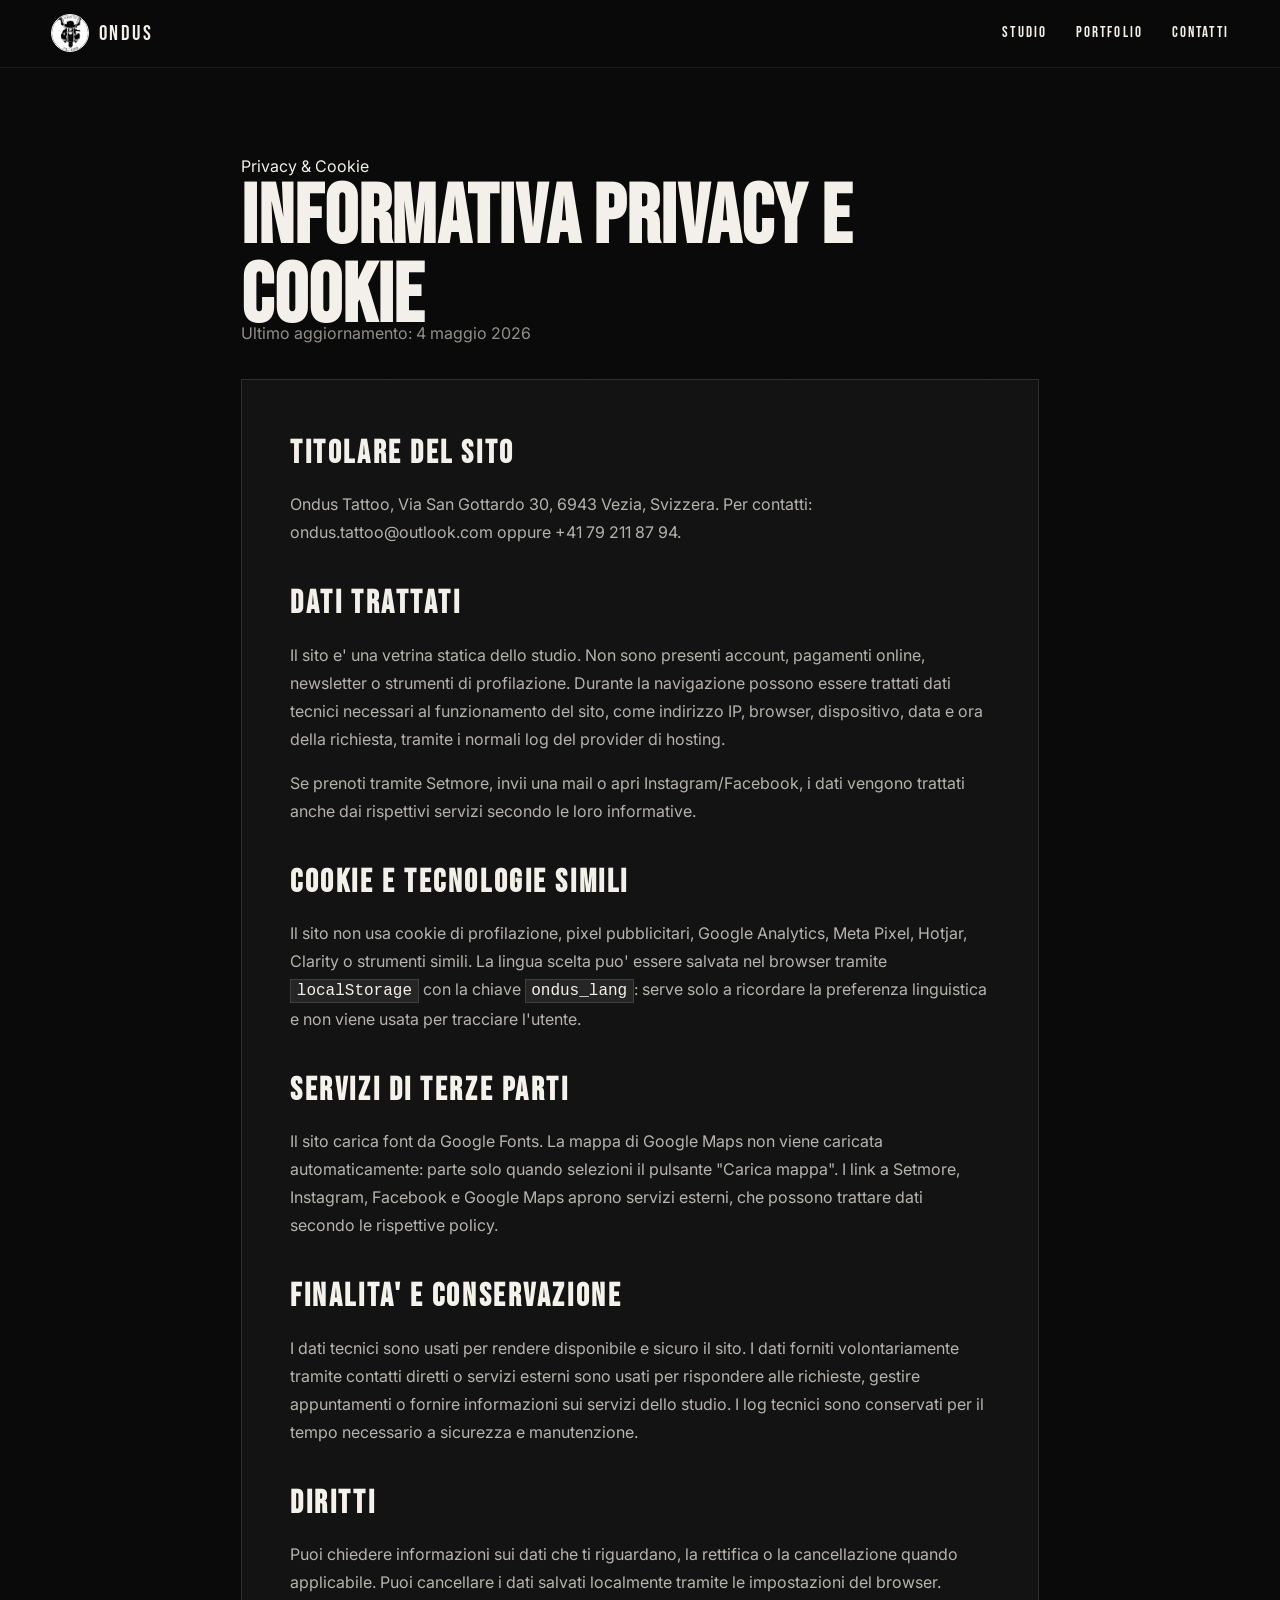
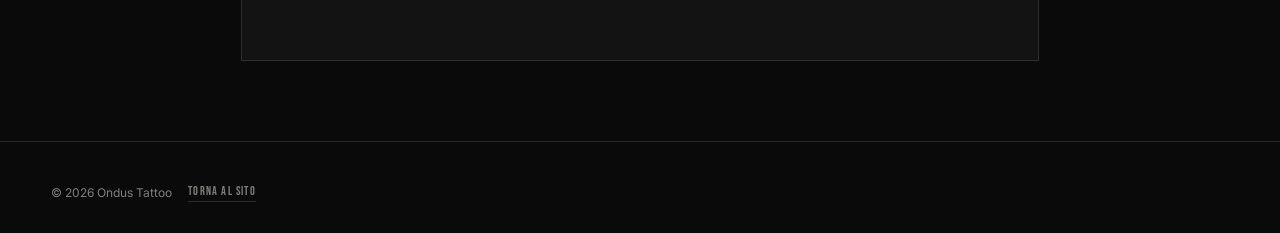
==== privacy.html @ eadb4649 "Add privacy and cookie policy" ====
<!DOCTYPE html>
<html lang="it">
<head>
  <meta charset="UTF-8" />
  <meta name="viewport" content="width=device-width, initial-scale=1.0, viewport-fit=cover" />
  <meta name="theme-color" content="#0a0a0a" />
  <meta name="description" content="Privacy e cookie policy del sito Ondus Tattoo, studio tattoo e piercing a Vezia/Lugano." />
  <meta name="robots" content="index, follow" />
  <link rel="canonical" href="https://ondustattoo.ink/privacy.html" />
  <title>Privacy &amp; Cookie Policy — Ondus Tattoo</title>

  <link rel="icon" href="/favicon.ico" sizes="any" />
  <link rel="icon" type="image/png" sizes="32x32" href="/img/favicon-32.png" />
  <link rel="preconnect" href="https://fonts.googleapis.com" />
  <link rel="preconnect" href="https://fonts.gstatic.com" crossorigin />
  <link href="https://fonts.googleapis.com/css2?family=Bebas+Neue&family=Cormorant+Garamond:ital,wght@0,400;0,600;0,700;1,400&family=Inter:wght@300;400;500;600&family=Metal+Mania&display=swap" rel="stylesheet" />
  <link rel="stylesheet" href="css/style.css" />
</head>
<body>
  <div class="grain"></div>

  <header class="nav" id="nav">
    <div class="nav__inner">
      <a href="index.html" class="nav__logo" aria-label="Ondus Tattoo">
        <img src="img/icon.jpg" alt="Ondus Tattoo logo" />
        <span>ONDUS</span>
      </a>
      <nav class="nav__menu nav__menu--legal">
        <ul>
          <li><a href="index.html#studio">Studio</a></li>
          <li><a href="index.html#portfolio">Portfolio</a></li>
          <li><a href="index.html#contact">Contatti</a></li>
        </ul>
      </nav>
    </div>
  </header>

  <main class="legal-page">
    <section class="container legal-wrap">
      <p class="section__kicker">Privacy &amp; Cookie</p>
      <h1 class="section__title">Informativa privacy e cookie</h1>
      <p class="legal-updated">Ultimo aggiornamento: 4 maggio 2026</p>

      <article class="legal-card">
        <h2>Titolare del sito</h2>
        <p>
          Ondus Tattoo, Via San Gottardo 30, 6943 Vezia, Svizzera.
          Per contatti: <a href="mailto:ondus.tattoo@outlook.com">ondus.tattoo@outlook.com</a>
          oppure <a href="tel:+41792118794">+41 79 211 87 94</a>.
        </p>

        <h2>Dati trattati</h2>
        <p>
          Il sito e' una vetrina statica dello studio. Non sono presenti account, pagamenti online,
          newsletter o strumenti di profilazione. Durante la navigazione possono essere trattati dati
          tecnici necessari al funzionamento del sito, come indirizzo IP, browser, dispositivo, data e ora
          della richiesta, tramite i normali log del provider di hosting.
        </p>
        <p>
          Se prenoti tramite Setmore, invii una mail o apri Instagram/Facebook, i dati vengono trattati
          anche dai rispettivi servizi secondo le loro informative.
        </p>

        <h2>Cookie e tecnologie simili</h2>
        <p>
          Il sito non usa cookie di profilazione, pixel pubblicitari, Google Analytics, Meta Pixel, Hotjar,
          Clarity o strumenti simili. La lingua scelta puo' essere salvata nel browser tramite
          <code>localStorage</code> con la chiave <code>ondus_lang</code>: serve solo a ricordare la
          preferenza linguistica e non viene usata per tracciare l'utente.
        </p>

        <h2>Servizi di terze parti</h2>
        <p>
          Il sito carica font da Google Fonts. La mappa di Google Maps non viene caricata automaticamente:
          parte solo quando selezioni il pulsante "Carica mappa". I link a Setmore, Instagram, Facebook e
          Google Maps aprono servizi esterni, che possono trattare dati secondo le rispettive policy.
        </p>

        <h2>Finalita' e conservazione</h2>
        <p>
          I dati tecnici sono usati per rendere disponibile e sicuro il sito. I dati forniti volontariamente
          tramite contatti diretti o servizi esterni sono usati per rispondere alle richieste, gestire
          appuntamenti o fornire informazioni sui servizi dello studio. I log tecnici sono conservati per il
          tempo necessario a sicurezza e manutenzione.
        </p>

        <h2>Diritti</h2>
        <p>
          Puoi chiedere informazioni sui dati che ti riguardano, la rettifica o la cancellazione quando
          applicabile. Puoi cancellare i dati salvati localmente tramite le impostazioni del browser.
        </p>
      </article>
    </section>
  </main>

  <footer class="footer">
    <div class="footer__inner">
      <div class="footer__meta">
        <span>© <span id="year"></span> Ondus Tattoo</span>
        <a href="index.html">Torna al sito</a>
      </div>
    </div>
  </footer>

  <script src="js/translations.js"></script>
  <script src="js/script.js"></script>
</body>
</html>
---- css/style.css ----
/* ==============================
   ONDUS TATTOO — CORE STYLES
   ============================== */

:root {
  --black: #0a0a0a;
  --black-2: #121212;
  --ink: #1a1a1a;
  --white: #f5f2ec;
  --bone: #ebe6dc;
  --dim: #8a857b;
  --red: #c8392e;
  --line: rgba(245, 242, 236, 0.12);
  --line-dark: rgba(10, 10, 10, 0.12);

  --f-display: "Metal Mania", "Bebas Neue", serif;
  --f-serif: "Cormorant Garamond", Georgia, serif;
  --f-head: "Bebas Neue", Impact, sans-serif;
  --f-body: "Inter", system-ui, -apple-system, sans-serif;

  --maxw: 1320px;
  --pad: clamp(1.25rem, 4vw, 4rem);
  --ease: cubic-bezier(.2, .7, .2, 1);
}

* { box-sizing: border-box; margin: 0; padding: 0; }

html { scroll-behavior: smooth; }

html, body {
  background: var(--black);
}
body {
  color: var(--black);
  font-family: var(--f-body);
  font-size: 16px;
  line-height: 1.6;
  -webkit-font-smoothing: antialiased;
  overflow-x: hidden;
  min-height: 100vh;
  min-height: 100dvh;
}

/* hide scrollbar (keeps scroll working) */
html { scrollbar-width: none; -ms-overflow-style: none; }
html::-webkit-scrollbar { width: 0; height: 0; display: none; }
body::-webkit-scrollbar { display: none; }

img { max-width: 100%; display: block; }
a { color: inherit; text-decoration: none; }
button { font: inherit; background: none; border: 0; color: inherit; cursor: pointer; }
ul { list-style: none; }

/* GRAIN */
.grain {
  position: fixed;
  inset: 0;
  pointer-events: none;
  z-index: 9999;
  opacity: .06;
  mix-blend-mode: multiply;
  background-image: url("data:image/svg+xml;utf8,<svg xmlns='http://www.w3.org/2000/svg' width='200' height='200'><filter id='n'><feTurbulence type='fractalNoise' baseFrequency='0.9' numOctaves='3' stitchTiles='stitch'/></filter><rect width='100%' height='100%' filter='url(%23n)'/></svg>");
}

/* ==============================
   NAVIGATION
   ============================== */
.nav {
  position: fixed;
  top: 0; left: 0; right: 0;
  z-index: 100;
  background: rgba(10, 10, 10, 0.85);
  backdrop-filter: blur(10px);
  -webkit-backdrop-filter: blur(10px);
  border-bottom: 1px solid rgba(245, 242, 236, 0.08);
  color: var(--white);
}

.nav__inner {
  max-width: var(--maxw);
  margin: 0 auto;
  padding: 0.9rem var(--pad);
  padding-top: calc(.9rem + env(safe-area-inset-top));
  padding-left: calc(var(--pad) + env(safe-area-inset-left));
  padding-right: calc(var(--pad) + env(safe-area-inset-right));
  display: flex;
  align-items: center;
  justify-content: space-between;
  gap: 2rem;
}

.nav__logo {
  display: flex;
  align-items: center;
  gap: .6rem;
  font-family: var(--f-head);
  font-size: 1.3rem;
  letter-spacing: .12em;
  z-index: 102;
}
.nav__logo img {
  width: 38px;
  height: 38px;
  border-radius: 50%;
  object-fit: cover;
  border: 1.5px solid var(--white);
}

.nav__menu {
  display: flex;
  align-items: center;
  gap: 2.2rem;
  margin-left: auto;
}
.nav__menu ul {
  display: flex;
  gap: 1.8rem;
  font-family: var(--f-head);
  letter-spacing: .14em;
  font-size: .95rem;
}
.nav__menu a {
  position: relative;
  padding: .3rem 0;
  transition: opacity .3s;
}
.nav__menu a:hover { opacity: .6; }
.nav__menu a::after {
  content: "";
  position: absolute;
  bottom: 0; left: 0;
  width: 0; height: 1px;
  background: var(--white);
  transition: width .3s var(--ease);
}
.nav__menu a:hover::after { width: 100%; }

.nav__lang {
  position: relative;
  font-family: var(--f-head);
  letter-spacing: .12em;
  font-size: .85rem;
}
.lang__current {
  display: flex;
  align-items: center;
  gap: .4rem;
  padding: .45rem .7rem;
  border: 1px solid rgba(245, 242, 236, 0.2);
  border-radius: 2px;
  transition: all .3s;
}
.lang__current:hover { background: rgba(245, 242, 236, 0.08); }
.lang__list {
  position: absolute;
  top: calc(100% + .4rem);
  right: 0;
  background: var(--black);
  border: 1px solid var(--line);
  min-width: 140px;
  padding: .4rem 0;
  opacity: 0;
  visibility: hidden;
  transform: translateY(-8px);
  transition: all .25s var(--ease);
}
.lang__list.open {
  opacity: 1;
  visibility: visible;
  transform: translateY(0);
}
.lang__list li {
  padding: .55rem 1rem;
  cursor: pointer;
  font-size: .8rem;
  transition: background .2s;
}
.lang__list li:hover { background: rgba(245, 242, 236, 0.1); }
.lang__list li.active { color: var(--red); }

.nav__toggle {
  display: none;
  flex-direction: column;
  justify-content: space-between;
  width: 28px; height: 20px;
  z-index: 102;
}
.nav__toggle span {
  height: 2px;
  background: var(--white);
  transition: all .3s var(--ease);
  transform-origin: center;
}
.nav__toggle.open span:nth-child(1) { transform: translateY(9px) rotate(45deg); }
.nav__toggle.open span:nth-child(2) { opacity: 0; }
.nav__toggle.open span:nth-child(3) { transform: translateY(-9px) rotate(-45deg); }

/* ==============================
   BUTTONS
   ============================== */
.btn {
  display: inline-flex;
  align-items: center;
  justify-content: center;
  padding: .85rem 1.6rem;
  font-family: var(--f-head);
  letter-spacing: .18em;
  font-size: .9rem;
  border: 1.5px solid currentColor;
  border-radius: 2px;
  cursor: pointer;
  transition: all .3s var(--ease);
  white-space: nowrap;
  position: relative;
  overflow: hidden;
}
.btn--primary {
  background: var(--white);
  color: var(--black);
  border-color: var(--white);
}
.btn--primary:hover {
  background: transparent;
  color: var(--white);
}
.btn--ghost { color: var(--white); background: transparent; }
.btn--ghost:hover { background: var(--white); color: var(--black); }
.btn--light { color: var(--white); border-color: var(--white); background: transparent; }
.btn--light:hover { background: var(--white); color: var(--black); border-color: var(--white); }
.btn--cta {
  background: var(--red);
  color: var(--white);
  border-color: var(--red);
  padding: .65rem 1.3rem;
  font-size: .82rem;
}
.btn--cta:hover { background: transparent; color: var(--white); border-color: var(--white); }
.btn--lg { padding: 1.1rem 2.2rem; font-size: 1rem; }

/* ==============================
   HERO
   ============================== */
.hero {
  position: relative;
  min-height: 100vh;
  display: flex;
  align-items: center;
  justify-content: center;
  background: var(--black);
  color: var(--white);
  overflow: hidden;
  padding: 7rem var(--pad) 5rem;
}
.hero__bg {
  position: absolute;
  inset: 0;
  background-image: url("https://images.unsplash.com/photo-1565058379802-bbe93b2f703a?w=1600&q=75");
  background-size: cover;
  background-position: center;
  filter: grayscale(1) contrast(1.2) brightness(.5);
  z-index: 1;
}
.hero__overlay {
  position: absolute;
  inset: 0;
  background:
    radial-gradient(circle at 50% 40%, rgba(0,0,0,.2), rgba(0,0,0,.85) 75%),
    linear-gradient(180deg, rgba(10,10,10,.7) 0%, rgba(10,10,10,.4) 40%, rgba(10,10,10,.95) 100%);
  z-index: 2;
}
.hero__content {
  position: relative;
  z-index: 3;
  text-align: center;
  max-width: 900px;
  animation: heroIn 1.2s var(--ease) both;
}
@keyframes heroIn {
  from { opacity: 0; transform: translateY(30px); }
  to { opacity: 1; transform: translateY(0); }
}
.hero__logo {
  width: 110px;
  height: 110px;
  margin: 0 auto 2rem;
  border-radius: 50%;
  object-fit: cover;
  border: 2px solid var(--white);
  box-shadow: 0 0 0 8px rgba(245, 242, 236, 0.06);
}
.hero__title {
  font-family: var(--f-head);
  font-size: clamp(3.5rem, 12vw, 9rem);
  line-height: .9;
  letter-spacing: .02em;
  margin-bottom: 1.2rem;
  text-transform: uppercase;
}
.hero__title-line { display: block; }
.hero__title-line--script {
  font-family: var(--f-display);
  font-weight: 400;
  text-transform: none;
  font-style: italic;
  letter-spacing: 0;
  font-size: .85em;
  color: var(--bone);
  transform: translateY(-.1em) translateX(.1em);
}
.hero__claim {
  font-family: var(--f-head);
  letter-spacing: .4em;
  font-size: clamp(.8rem, 1.4vw, 1rem);
  opacity: .8;
  margin-bottom: 2.5rem;
  padding-bottom: 1.5rem;
  position: relative;
}
.hero__claim::after {
  content: "";
  position: absolute;
  bottom: 0;
  left: 50%;
  transform: translateX(-50%);
  width: 60px;
  height: 1px;
  background: var(--white);
  opacity: .5;
}
.hero__cta {
  display: flex;
  gap: 1rem;
  justify-content: center;
  flex-wrap: wrap;
}
.hero__scroll {
  position: absolute;
  bottom: 2rem;
  left: 50%;
  transform: translateX(-50%);
  z-index: 3;
  color: var(--white);
  font-family: var(--f-head);
  letter-spacing: .3em;
  font-size: .7rem;
  display: flex;
  flex-direction: column;
  align-items: center;
  gap: .8rem;
  opacity: .7;
}
.hero__scroll span:first-child {
  width: 1px;
  height: 40px;
  background: var(--white);
  animation: scrollLine 2s ease-in-out infinite;
}
@keyframes scrollLine {
  0%, 100% { transform: scaleY(1); opacity: .3; }
  50% { transform: scaleY(1.3); opacity: 1; }
}

/* ==============================
   MARQUEE
   ============================== */
.marquee {
  overflow: hidden;
  background: var(--black);
  color: var(--white);
  border-top: 1px solid var(--line);
  border-bottom: 1px solid var(--line);
  padding: 1rem 0;
}
.marquee__track {
  display: flex;
  gap: 3rem;
  font-family: var(--f-head);
  letter-spacing: .3em;
  font-size: 1rem;
  white-space: nowrap;
  animation: scroll 35s linear infinite;
}
.marquee__track span {
  flex-shrink: 0;
}
@keyframes scroll {
  from { transform: translateX(0); }
  to { transform: translateX(-50%); }
}

/* ==============================
   SECTION BASE
   ============================== */
.section {
  padding: clamp(4rem, 10vw, 8rem) 0;
  position: relative;
  background: var(--bone);
  color: var(--black);
}
.section--dark {
  background: var(--black);
  color: var(--white);
}
.section__inner {
  max-width: var(--maxw);
  margin: 0 auto;
  padding: 0 var(--pad);
}
.section__header {
  margin-bottom: clamp(2.5rem, 6vw, 5rem);
  max-width: 900px;
}
.section__title {
  font-family: var(--f-head);
  font-size: clamp(2.4rem, 6.5vw, 5.5rem);
  line-height: .95;
  letter-spacing: .01em;
  text-transform: uppercase;
}
.section__title--xl {
  font-size: clamp(3rem, 8vw, 7rem);
}
.section__title .italic {
  font-family: var(--f-serif);
  font-style: italic;
  font-weight: 400;
  text-transform: none;
  letter-spacing: -.02em;
}
.eyebrow {
  display: inline-block;
  font-family: var(--f-head);
  letter-spacing: .35em;
  font-size: .78rem;
  opacity: .55;
  margin-bottom: 1.2rem;
  padding-left: 1.8rem;
  position: relative;
}
.eyebrow::before {
  content: "";
  position: absolute;
  left: 0; top: 50%;
  width: 20px; height: 1px;
  background: currentColor;
}

/* ==============================
   STUDIO
   ============================== */
.studio__grid {
  display: grid;
  grid-template-columns: 1fr 1.6fr;
  gap: clamp(2rem, 6vw, 6rem);
  align-items: start;
}
.studio__body p {
  margin-bottom: 1.2rem;
  font-size: 1.02rem;
  line-height: 1.75;
  color: #333;
}
.studio__body .lead {
  font-family: var(--f-serif);
  font-size: clamp(1.3rem, 2.2vw, 1.7rem);
  font-style: italic;
  line-height: 1.4;
  color: var(--black);
  margin-bottom: 2rem;
  padding-left: 1.2rem;
  border-left: 2px solid var(--black);
}
.studio__stats {
  display: grid;
  grid-template-columns: repeat(3, 1fr);
  gap: 1.5rem;
  margin-top: 2.5rem;
  padding-top: 2.5rem;
  border-top: 1px solid var(--line-dark);
}
.studio__stats li {
  display: flex;
  flex-direction: column;
  gap: .4rem;
}
.studio__stats strong {
  font-family: var(--f-head);
  font-size: clamp(2rem, 4vw, 3rem);
  line-height: 1;
}
.studio__stats span {
  font-size: .82rem;
  letter-spacing: .12em;
  text-transform: uppercase;
  opacity: .6;
}

/* ==============================
   SERVICES
   ============================== */
.services__grid {
  display: grid;
  grid-template-columns: repeat(auto-fit, minmax(260px, 1fr));
  gap: 0;
  border-top: 1px solid var(--line);
  border-left: 1px solid var(--line);
}
.service {
  padding: clamp(2rem, 4vw, 3.5rem) clamp(1.5rem, 3vw, 2.5rem);
  border-right: 1px solid var(--line);
  border-bottom: 1px solid var(--line);
  position: relative;
  transition: background .4s var(--ease);
  min-height: 340px;
  display: flex;
  flex-direction: column;
}
.service:hover { background: var(--ink); }
.service__num {
  font-family: var(--f-head);
  font-size: .9rem;
  letter-spacing: .3em;
  opacity: .4;
  margin-bottom: 2.5rem;
}
.service h3 {
  font-family: var(--f-head);
  font-size: clamp(1.8rem, 3vw, 2.4rem);
  letter-spacing: .04em;
  margin-bottom: 1.2rem;
  text-transform: uppercase;
}
.service p {
  font-size: .95rem;
  opacity: .75;
  margin-bottom: auto;
  line-height: 1.7;
}
.service__icon {
  width: 44px;
  height: 44px;
  margin-top: 2rem;
  opacity: .5;
  transition: opacity .3s, transform .4s var(--ease);
}
.service:hover .service__icon {
  opacity: 1;
  transform: rotate(-6deg) scale(1.05);
}

/* ==============================
   ARTISTS
   ============================== */
.artists__grid {
  display: grid;
  grid-template-columns: repeat(auto-fit, minmax(280px, 1fr));
  gap: clamp(1.5rem, 3vw, 2.5rem);
}
.artists__grid--single {
  display: block;
  max-width: 900px;
  margin: 0 auto;
}
.artist--solo {
  display: grid;
  grid-template-columns: minmax(0, 0.9fr) minmax(0, 1.1fr);
  gap: clamp(1.5rem, 4vw, 3.5rem);
  align-items: center;
}
.artist--solo > * { min-width: 0; }
.artist--solo .artist__img {
  margin-bottom: 0;
  aspect-ratio: 3 / 4;
  width: 100%;
  max-width: 380px;
  height: auto;
  justify-self: center;
}
.artist--solo .artist__img img {
  width: 100%;
  height: 100%;
  object-fit: cover;
  display: block;
}
.artist--solo .artist__info h3 {
  font-size: clamp(2rem, 4vw, 2.8rem);
  letter-spacing: .06em;
  text-transform: uppercase;
  margin-bottom: .6rem;
  line-height: 1.05;
}
.artist__alias {
  display: block;
  font-family: var(--f-serif);
  font-style: italic;
  font-weight: 400;
  font-size: .75em;
  letter-spacing: 0;
  text-transform: none;
  opacity: .75;
  margin-top: .2rem;
}
.artist--solo .artist__info p {
  font-size: 1rem;
  line-height: 1.75;
}
@media (max-width: 720px) {
  .artist--solo {
    grid-template-columns: 1fr;
    gap: 1.5rem;
  }
  .artist--solo .artist__img {
    max-width: 420px;
    margin: 0 auto;
  }
}
.artist {
  display: flex;
  flex-direction: column;
}
.artist__img {
  position: relative;
  aspect-ratio: 3 / 4;
  overflow: hidden;
  background: var(--ink);
  margin-bottom: 1.5rem;
}
.artist__img img {
  width: 100%;
  height: 100%;
  object-fit: cover;
  filter: grayscale(1) contrast(1.05);
  transition: transform .8s var(--ease), filter .5s;
}
.artist__img:hover img {
  transform: scale(1.06);
  filter: grayscale(0) contrast(1.05);
}
.artist__overlay {
  position: absolute;
  inset: 0;
  background: linear-gradient(180deg, transparent 60%, rgba(0,0,0,.6));
  display: flex;
  align-items: flex-end;
  justify-content: flex-end;
  padding: 1.2rem;
  opacity: 0;
  transition: opacity .3s;
}
.artist__img:hover .artist__overlay { opacity: 1; }
.artist__overlay a {
  color: var(--white);
  transition: transform .3s;
}
.artist__overlay a:hover { transform: scale(1.2) rotate(-6deg); }
.artist__info h3 {
  font-family: var(--f-head);
  font-size: 1.5rem;
  letter-spacing: .05em;
  margin-bottom: .3rem;
}
.artist__spec {
  display: block;
  font-family: var(--f-head);
  letter-spacing: .2em;
  font-size: .78rem;
  opacity: .5;
  margin-bottom: .8rem;
  text-transform: uppercase;
}
.artist__info p {
  font-size: .93rem;
  line-height: 1.6;
  opacity: .8;
}

/* Artist extras (Guest / Collaboration) */
.artists__extras {
  max-width: 900px;
  margin: clamp(2rem, 4vw, 3.5rem) auto 0;
  border-top: 1px solid rgba(0,0,0,.12);
  padding-top: clamp(1.5rem, 3vw, 2.5rem);
  display: grid;
  grid-template-columns: 1fr 1fr;
  gap: clamp(1.5rem, 5vw, 3.5rem);
}
.artists__extra-card {
  display: flex;
  gap: 1.2rem;
  align-items: flex-start;
}
.artists__extra-img {
  width: 80px;
  aspect-ratio: 3 / 4;
  flex-shrink: 0;
  overflow: hidden;
  background: var(--ink);
}
.artists__extra-img img {
  width: 100%;
  height: 100%;
  object-fit: cover;
  filter: grayscale(1) contrast(1.05);
  transition: transform .7s var(--ease), filter .5s;
}
.artists__extra-card:hover .artists__extra-img img {
  transform: scale(1.06);
  filter: grayscale(0) contrast(1.05);
}
.artists__extra-info {
  display: flex;
  flex-direction: column;
  gap: .3rem;
  padding-top: .15rem;
}
.artists__extra-label {
  font-family: var(--f-head);
  font-size: .65rem;
  letter-spacing: .3em;
  text-transform: uppercase;
  opacity: .4;
}
.artists__extra-name {
  font-family: var(--f-head);
  font-size: clamp(1rem, 2vw, 1.35rem);
  letter-spacing: .05em;
  text-transform: uppercase;
  margin: 0;
  line-height: 1.1;
}
.artists__extra-sub {
  font-family: var(--f-serif);
  font-style: italic;
  font-size: .88rem;
  opacity: .55;
  margin: 0;
}
.artists__extra-info .artist__spec {
  margin-bottom: 0;
}
.artists__extra-contact {
  font-size: .82rem;
  opacity: .7;
  margin: .6rem 0 .5rem;
  line-height: 1.4;
}
.artists__extra-insta-btn {
  display: inline-block;
  margin-top: .4rem;
  padding: .45rem 1rem;
  font-size: .78rem;
  font-family: var(--f-sans);
  letter-spacing: .06em;
  text-transform: uppercase;
  color: var(--c-bg);
  background: var(--c-accent);
  border-radius: 2px;
  text-decoration: none;
  transition: opacity .2s;
}
.artists__extra-insta-btn:hover {
  opacity: .8;
}
@media (max-width: 560px) {
  .artists__extras {
    grid-template-columns: 1fr;
    gap: 1.8rem;
  }
  .artists__extra-img {
    width: 70px;
  }
}

/* ==============================
   PORTFOLIO
   ============================== */
.portfolio__filters {
  display: flex;
  flex-wrap: wrap;
  gap: .6rem;
  margin-bottom: 2.5rem;
}
.filter {
  padding: .55rem 1.2rem;
  font-family: var(--f-head);
  letter-spacing: .18em;
  font-size: .78rem;
  border: 1px solid var(--line);
  border-radius: 2px;
  transition: all .3s;
}
.filter:hover { border-color: var(--white); }
.filter.active {
  background: var(--white);
  color: var(--black);
  border-color: var(--white);
}

.portfolio__grid {
  display: grid;
  grid-template-columns: repeat(4, 1fr);
  grid-auto-rows: 250px;
  gap: 4px;
  grid-auto-flow: dense;
}
.pf-item {
  overflow: hidden;
  background: var(--ink);
  cursor: pointer;
  position: relative;
}
.pf-item img {
  width: 100%;
  height: 100%;
  object-fit: cover;
  filter: grayscale(.2) contrast(1.05);
  transition: all .7s var(--ease);
}
.pf-item::after {
  content: "+";
  position: absolute;
  top: 50%; left: 50%;
  transform: translate(-50%, -50%) scale(.5);
  color: var(--white);
  font-size: 2rem;
  font-family: var(--f-head);
  width: 48px;
  height: 48px;
  border: 1px solid var(--white);
  border-radius: 50%;
  display: flex;
  align-items: center;
  justify-content: center;
  opacity: 0;
  transition: all .4s var(--ease);
  background: rgba(0,0,0,.4);
  z-index: 2;
}
.pf-item:hover img {
  transform: scale(1.08);
  filter: grayscale(0) contrast(1.1) brightness(.7);
}
.pf-item:hover::after {
  opacity: 1;
  transform: translate(-50%, -50%) scale(1);
}
.pf-item.hidden { display: none; }
.pf-item.mobile-hidden { display: none; }

.portfolio__loadmore {
  text-align: center;
  margin-top: 2rem;
  display: none;
}

.portfolio__cta {
  text-align: center;
  margin-top: 3rem;
}
.portfolio__cta p {
  font-family: var(--f-serif);
  font-style: italic;
  font-size: 1.15rem;
  margin-bottom: 1.2rem;
  opacity: .7;
}

/* ==============================
   BOOKING
   ============================== */
.booking {
  text-align: center;
  background: var(--bone);
  position: relative;
  overflow: hidden;
}
.booking::before,
.booking::after {
  content: "★";
  position: absolute;
  font-size: 18rem;
  font-family: var(--f-head);
  opacity: .04;
  pointer-events: none;
}
.booking::before { top: -5rem; left: -3rem; }
.booking::after { bottom: -5rem; right: -3rem; }
.booking__inner {
  max-width: 900px;
  margin: 0 auto;
  position: relative;
  z-index: 2;
}
.booking .eyebrow { margin-bottom: 1.5rem; }
.booking__text {
  font-family: var(--f-serif);
  font-size: clamp(1.1rem, 1.8vw, 1.3rem);
  font-style: italic;
  line-height: 1.6;
  margin: 1.8rem auto 2.5rem;
  max-width: 620px;
  opacity: .8;
}
.booking__ctas {
  display: flex;
  gap: 1rem;
  justify-content: center;
  flex-wrap: wrap;
}
.booking__ctas .btn--primary {
  background: var(--black);
  color: var(--white);
  border-color: var(--black);
}
.booking__ctas .btn--primary:hover {
  background: transparent;
  color: var(--black);
}
.booking__ctas .btn--ghost {
  color: var(--black);
  border-color: var(--black);
}
.booking__ctas .btn--ghost:hover {
  background: var(--black);
  color: var(--white);
}

/* ==============================
   CONTACT
   ============================== */
.contact__grid {
  display: grid;
  grid-template-columns: 1fr 1.2fr;
  gap: clamp(2rem, 4vw, 4rem);
}
.contact__block {
  margin-bottom: 2rem;
  padding-bottom: 2rem;
  border-bottom: 1px solid var(--line);
}
.contact__block:last-of-type { border-bottom: 0; }
.contact__block h4 {
  font-family: var(--f-head);
  letter-spacing: .3em;
  font-size: .82rem;
  margin-bottom: .9rem;
  opacity: .6;
}
.contact__block p,
.contact__block a {
  font-size: 1.05rem;
  line-height: 1.6;
  transition: opacity .2s;
}
.contact__block a:hover { opacity: .6; }

.hours {
  display: grid;
  grid-template-columns: 1fr 1fr;
  gap: .3rem .8rem;
}
.hours li {
  display: flex;
  justify-content: space-between;
  font-size: .95rem;
  padding: .2rem 0;
}
.hours li span:first-child { opacity: .7; }

.contact__socials {
  display: flex;
  flex-direction: column;
  gap: 1rem;
  margin-top: 1rem;
}
.contact__socials a {
  display: flex;
  align-items: center;
  gap: .8rem;
  padding: .8rem 1.2rem;
  border: 1px solid var(--line);
  transition: all .3s;
  font-family: var(--f-head);
  letter-spacing: .15em;
  font-size: .9rem;
}
.contact__socials a:hover {
  background: var(--white);
  color: var(--black);
  border-color: var(--white);
}

.contact__map {
  position: relative;
  min-height: 500px;
  overflow: hidden;
  border: 1px solid var(--line);
}
.contact__map iframe {
  width: 100%;
  height: 100%;
  position: absolute;
  inset: 0;
  border: 0;
  filter: grayscale(1) contrast(1.1) invert(.92);
}
.map-consent {
  position: absolute;
  inset: 0;
  min-height: 500px;
  display: flex;
  align-items: center;
  justify-content: center;
  padding: clamp(1.5rem, 4vw, 3rem);
  text-align: center;
  background:
    linear-gradient(rgba(10,10,10,.84), rgba(10,10,10,.84)),
    radial-gradient(circle at 32% 24%, rgba(184, 30, 30, .28), transparent 42%),
    var(--black);
  color: rgba(245,242,236,.78);
}
.map-consent iframe {
  width: 100%;
  height: 100%;
  position: absolute;
  inset: 0;
  border: 0;
  filter: grayscale(1) contrast(1.1) invert(.92);
}
.map-consent__box { max-width: 430px; }
.map-consent__box h4 {
  font-family: var(--f-head);
  letter-spacing: .18em;
  font-size: 1.35rem;
  color: var(--white);
  margin: 0 0 .75rem;
}
.map-consent__box p { margin: 0 0 1.3rem; line-height: 1.6; }
.map-consent__actions {
  display: flex;
  flex-wrap: wrap;
  align-items: center;
  justify-content: center;
  gap: 1rem;
}
.map-consent__actions a {
  color: var(--white);
  border-bottom: 1px solid rgba(245,242,236,.45);
  font-family: var(--f-head);
  letter-spacing: .1em;
  font-size: .82rem;
  text-transform: uppercase;
}

/* ==============================
   FOOTER
   ============================== */
.footer {
  background: var(--black);
  color: var(--white);
  padding: 2.5rem 0 2rem;
  border-top: 1px solid var(--line);
}
.footer__inner {
  max-width: var(--maxw);
  margin: 0 auto;
  padding: 0 var(--pad);
  display: flex;
  align-items: center;
  justify-content: space-between;
  gap: 2rem;
  flex-wrap: wrap;
}
.footer__brand {
  display: flex;
  align-items: center;
  gap: .9rem;
}
.footer__brand img {
  width: 44px;
  height: 44px;
  border-radius: 50%;
  border: 1.5px solid var(--white);
  object-fit: cover;
}
.footer__brand strong {
  display: block;
  font-family: var(--f-head);
  letter-spacing: .2em;
  font-size: 1.05rem;
}
.footer__brand span {
  font-size: .78rem;
  opacity: .5;
  font-family: var(--f-serif);
  font-style: italic;
}
.footer__links {
  display: flex;
  gap: 1.5rem;
  font-family: var(--f-head);
  letter-spacing: .15em;
  font-size: .8rem;
}
.footer__links a { transition: opacity .2s; }
.footer__links a:hover { opacity: .6; }
.footer__meta {
  display: flex;
  gap: 1rem;
  font-size: .75rem;
  opacity: .5;
  flex-wrap: wrap;
  align-items: center;
}
.footer__credit {
  display: inline-flex;
  gap: .35rem;
  align-items: center;
}
.footer__credit a {
  color: var(--white);
  text-decoration: none;
  border-bottom: 1px solid rgba(245,242,236,.3);
  transition: border-color .3s, opacity .3s;
  font-family: var(--f-head);
  letter-spacing: .1em;
}
.footer__credit a:hover {
  border-bottom-color: var(--white);
  opacity: 1;
}
.footer__meta > a {
  color: var(--white);
  border-bottom: 1px solid rgba(245,242,236,.3);
  font-family: var(--f-head);
  letter-spacing: .1em;
}
.footer {
  padding-bottom: calc(2rem + env(safe-area-inset-bottom));
}

/* ==============================
   LEGAL PAGE
   ============================== */
.nav__menu--legal {
  position: static;
  display: block;
  width: auto;
  height: auto;
  background: transparent;
  transform: none;
  padding: 0;
}
.nav__menu--legal ul {
  display: flex;
  flex-direction: row;
  gap: 1.8rem;
}
.legal-page {
  padding: clamp(7rem, 12vw, 10rem) 0 5rem;
  background: var(--c-bg);
  color: var(--white);
}
.legal-wrap {
  max-width: 900px;
  margin: 0 auto;
  padding: 0 var(--pad);
}
.legal-updated {
  color: rgba(245,242,236,.58);
  margin: -1rem 0 2rem;
}
.legal-card {
  border: 1px solid var(--line);
  background: rgba(255,255,255,.035);
  padding: clamp(1.6rem, 5vw, 3rem);
}
.legal-card h2 {
  font-family: var(--f-head);
  letter-spacing: .08em;
  font-size: clamp(1.45rem, 3vw, 2rem);
  margin: 2rem 0 .7rem;
}
.legal-card h2:first-child { margin-top: 0; }
.legal-card p {
  color: rgba(245,242,236,.72);
  line-height: 1.75;
  margin: 0 0 1rem;
}
.legal-card code {
  border: 1px solid var(--line);
  background: rgba(245,242,236,.08);
  padding: .1rem .35rem;
  color: var(--white);
}

/* ==============================
   LIGHTBOX
   ============================== */
.lightbox {
  position: fixed;
  inset: 0;
  background: rgba(0, 0, 0, .96);
  z-index: 10000;
  display: flex;
  align-items: center;
  justify-content: center;
  opacity: 0;
  visibility: hidden;
  transition: opacity .3s, visibility .3s;
}
.lightbox.open { opacity: 1; visibility: visible; }
.lightbox img {
  max-width: 92vw;
  max-height: 88vh;
  object-fit: contain;
  box-shadow: 0 0 80px rgba(0,0,0,.6);
}
.lightbox__close,
.lightbox__prev,
.lightbox__next {
  position: absolute;
  color: var(--white);
  font-size: 2rem;
  width: 50px;
  height: 50px;
  border: 1px solid rgba(255,255,255,.2);
  border-radius: 50%;
  display: flex;
  align-items: center;
  justify-content: center;
  transition: all .3s;
}
.lightbox__close:hover,
.lightbox__prev:hover,
.lightbox__next:hover {
  background: var(--white);
  color: var(--black);
}
.lightbox__close { top: 1.5rem; right: 1.5rem; }
.lightbox__prev { left: 1.5rem; top: 50%; transform: translateY(-50%); font-size: 2.3rem; }
.lightbox__next { right: 1.5rem; top: 50%; transform: translateY(-50%); font-size: 2.3rem; }

/* ==============================
   REVEAL
   ============================== */
.reveal {
  opacity: 0;
  transform: translateY(30px);
  transition: opacity .9s var(--ease), transform .9s var(--ease);
}
.reveal.in {
  opacity: 1;
  transform: translateY(0);
}

/* ==============================
   RESPONSIVE
   ============================== */
@media (max-width: 1024px) {
  .portfolio__grid { grid-template-columns: repeat(3, 1fr); grid-auto-rows: 220px; }
  .studio__grid { grid-template-columns: 1fr; }
  .contact__grid { grid-template-columns: 1fr; }
  .contact__map { min-height: 380px; }
}

@media (max-width: 768px) {
  .nav__toggle { display: flex; }
  .nav__menu {
    position: fixed;
    top: 0; right: 0;
    width: 100%;
    height: 100vh;
    background: var(--black);
    flex-direction: column;
    justify-content: center;
    align-items: center;
    gap: 2rem;
    margin: 0;
    transform: translateX(100%);
    transition: transform .5s var(--ease);
    padding: 2rem;
  }
  .nav__menu.open { transform: translateX(0); }
  .nav__menu ul {
    flex-direction: column;
    gap: 1.5rem;
    font-size: 1.4rem;
    text-align: center;
  }
  .nav__menu--legal {
    position: static;
    width: auto;
    height: auto;
    background: transparent;
    transform: none;
    padding: 0;
  }
  .nav__menu--legal ul {
    flex-direction: row;
    flex-wrap: wrap;
    justify-content: flex-end;
    gap: 1rem;
    font-size: .85rem;
    text-align: right;
  }
  .nav__cta { margin-top: 1rem; }

  /* Language selector — inline in mobile menu flow */
  .nav__lang {
    position: static;
    display: flex;
    flex-direction: column;
    align-items: center;
    gap: .8rem;
    width: 100%;
    max-width: 240px;
  }
  .lang__current {
    justify-content: center;
    width: 100%;
    padding: .7rem 1rem;
    font-size: 1rem;
  }
  .lang__list {
    position: static;
    width: 100%;
    max-width: 240px;
    margin: 0 auto;
    transform: none;
    border-radius: 2px;
    max-height: 0;
    overflow: hidden;
    padding: 0;
    opacity: 1;
    visibility: visible;
    transition: max-height .35s var(--ease), padding .35s var(--ease);
  }
  .lang__list.open {
    max-height: 260px;
    padding: .4rem 0;
    transform: none;
  }
  .lang__list li {
    text-align: center;
    padding: .7rem 1rem;
    font-size: .95rem;
  }

  .hero__cta { flex-direction: column; align-items: stretch; width: 100%; max-width: 320px; margin: 0 auto; }
  .hero__cta .btn { width: 100%; }

  .portfolio__grid {
    grid-template-columns: repeat(2, 1fr);
    grid-auto-rows: 200px;
  }
  .portfolio__loadmore { display: block; }

  .studio__stats { grid-template-columns: 1fr; gap: 1rem; }
  .hours { grid-template-columns: 1fr; }

  .footer__inner { flex-direction: column; text-align: center; }
  .footer__links { justify-content: center; }

  .booking__ctas .btn { width: 100%; max-width: 340px; }
}

@media (max-width: 480px) {
  .portfolio__grid {
    grid-template-columns: repeat(2, 1fr);
    grid-auto-rows: 160px;
  }
  .marquee__track { font-size: .85rem; gap: 2rem; }
  .nav__logo span { display: none; }
}

/* ==============================
   ALERT BANNER (avviso ferie / chiusura)
   ============================== */
.alert-banner {
  position: fixed;
  top: 0; left: 0; right: 0;
  z-index: 110;
  background: var(--black);
  color: var(--white);
  border-bottom: 1px solid var(--red);
  font-family: var(--f-head);
  letter-spacing: .14em;
  text-transform: uppercase;
  font-size: .82rem;
  animation: bannerSlideIn .5s var(--ease) both;
}
.alert-banner__inner {
  max-width: var(--maxw);
  margin: 0 auto;
  padding: .7rem var(--pad);
  padding-top: calc(.7rem + env(safe-area-inset-top));
  display: flex;
  align-items: center;
  gap: .9rem;
}
.alert-banner__dot {
  flex: 0 0 auto;
  width: 8px; height: 8px;
  border-radius: 50%;
  background: var(--red);
  box-shadow: 0 0 0 0 rgba(200, 57, 46, .6);
  animation: bannerPulse 1.6s ease-in-out infinite;
}
.alert-banner__text {
  flex: 1 1 auto;
  margin: 0;
  text-transform: none;
  letter-spacing: .04em;
  font-family: var(--f-body);
  font-size: .9rem;
  line-height: 1.4;
  color: var(--bone);
}
.alert-banner__close {
  flex: 0 0 auto;
  width: 30px; height: 30px;
  border-radius: 50%;
  border: 1px solid rgba(245, 242, 236, 0.25);
  color: var(--bone);
  font-size: .85rem;
  display: inline-flex;
  align-items: center;
  justify-content: center;
  transition: all .25s var(--ease);
}
.alert-banner__close:hover {
  background: var(--white);
  color: var(--black);
  border-color: var(--white);
}
.alert-banner.is-hidden {
  /* override the slide-in animation's persisted forwards state,
     otherwise the transform below is ignored and the banner doesn't
     actually slide away when the user closes it. */
  animation: none;
  transform: translateY(-110%);
  pointer-events: none;
  opacity: 0;
  transition: transform .4s var(--ease), opacity .4s var(--ease);
}
@keyframes bannerSlideIn {
  from { transform: translateY(-100%); opacity: 0; }
  to { transform: translateY(0); opacity: 1; }
}
@keyframes bannerPulse {
  0%, 100% { box-shadow: 0 0 0 0 rgba(200, 57, 46, .55); }
  50% { box-shadow: 0 0 0 7px rgba(200, 57, 46, 0); }
}

/* When the banner is present, push the fixed nav below it */
body.has-banner .nav { top: var(--banner-h, 0px); }

@media (max-width: 768px) {
  .alert-banner__text { font-size: .82rem; }
  .alert-banner__inner { gap: .6rem; padding: .65rem var(--pad); }
}

/* ==============================
   INTRO ANIMATION (apertura sito)
   ============================== */
html.intro-active,
html.intro-active body { overflow: hidden; }

.intro {
  position: fixed;
  inset: 0;
  z-index: 10000;
  background: var(--black);
  color: var(--white);
  overflow: hidden;
  animation: introExit .8s var(--ease) 2.4s forwards;
}
/* Two-half "garage door" panels that slide apart at the end */
.intro__top,
.intro__bottom {
  position: absolute;
  left: 0; right: 0;
  height: 50%;
  background: var(--black);
  z-index: 2;
}
.intro__top { top: 0; animation: introTopOut .8s var(--ease) 2.4s forwards; }
.intro__bottom { bottom: 0; animation: introBottomOut .8s var(--ease) 2.4s forwards; }

.intro__content {
  position: absolute;
  inset: 0;
  z-index: 3;
  display: flex;
  flex-direction: column;
  align-items: center;
  justify-content: center;
  gap: 1.4rem;
  text-align: center;
  padding: 0 var(--pad);
  animation: introFadeContent .5s var(--ease) 2.2s forwards;
}

.intro__logo {
  position: relative;
  width: 110px;
  height: 110px;
  opacity: 0;
  transform: scale(.6);
  animation: introLogoIn .9s var(--ease) .15s forwards;
}
.intro__logo img {
  width: 100%; height: 100%;
  border-radius: 50%;
  object-fit: cover;
  border: 2px solid var(--white);
  filter: grayscale(1) contrast(1.1);
}
.intro__ring {
  position: absolute;
  inset: -10px;
  border-radius: 50%;
  border: 1px solid rgba(245, 242, 236, .3);
  opacity: 0;
  transform: scale(.6);
  animation: introRingIn 1s var(--ease) .35s forwards;
}

.intro__line {
  width: 0;
  height: 1px;
  background: rgba(245, 242, 236, .25);
  position: relative;
  animation: introLineDraw .7s var(--ease) .85s forwards;
}
.intro__line span {
  position: absolute;
  top: -1px;
  left: 0;
  width: 14px;
  height: 3px;
  background: var(--white);
  box-shadow: 0 0 12px rgba(245, 242, 236, .8);
  animation: introLineSweep .7s var(--ease) .85s forwards;
}

.intro__title {
  font-family: var(--f-head);
  font-size: clamp(2.6rem, 9vw, 5.5rem);
  letter-spacing: .18em;
  line-height: 1;
  margin: 0;
  display: flex;
  gap: .04em;
  padding-left: .18em; /* compensate letter-spacing on first letter */
}
.intro__title span {
  display: inline-block;
  opacity: 0;
  transform: translateY(.25em);
  animation: introLetterIn .55s var(--ease) forwards;
}
.intro__title span:nth-child(1) { animation-delay: 1.15s; }
.intro__title span:nth-child(2) { animation-delay: 1.25s; }
.intro__title span:nth-child(3) { animation-delay: 1.35s; }
.intro__title span:nth-child(4) { animation-delay: 1.45s; }
.intro__title span:nth-child(5) { animation-delay: 1.55s; }

.intro__sub {
  font-family: var(--f-head);
  letter-spacing: .42em;
  font-size: clamp(.7rem, 1.3vw, .85rem);
  color: var(--bone);
  opacity: 0;
  animation: introSubIn .6s var(--ease) 1.85s forwards;
}

/* Skip-on-click hint cursor */
.intro:not(.is-done) { cursor: pointer; }

/* Final state when intro is done (exit animation finished) */
.intro.is-done {
  display: none;
}

@keyframes introLogoIn {
  0%   { opacity: 0; transform: scale(.6) rotate(-8deg); }
  60%  { opacity: 1; transform: scale(1.06) rotate(2deg); }
  100% { opacity: 1; transform: scale(1) rotate(0deg); }
}
@keyframes introRingIn {
  to { opacity: 1; transform: scale(1); }
}
@keyframes introLineDraw {
  to { width: min(280px, 60vw); }
}
@keyframes introLineSweep {
  from { left: 0; opacity: 1; }
  to   { left: min(280px, 60vw); opacity: 0; }
}
@keyframes introLetterIn {
  to { opacity: 1; transform: translateY(0); }
}
@keyframes introSubIn {
  to { opacity: .85; }
}
@keyframes introFadeContent {
  to { opacity: 0; transform: scale(.96); }
}
@keyframes introTopOut {
  to { transform: translateY(-100%); }
}
@keyframes introBottomOut {
  to { transform: translateY(100%); }
}
@keyframes introExit {
  to { opacity: 0; visibility: hidden; pointer-events: none; }
}

@media (prefers-reduced-motion: reduce) {
  .intro { display: none !important; }
}

@media (prefers-reduced-motion: reduce) {
  * { animation: none !important; transition: none !important; }
  .reveal { opacity: 1; transform: none; }
}
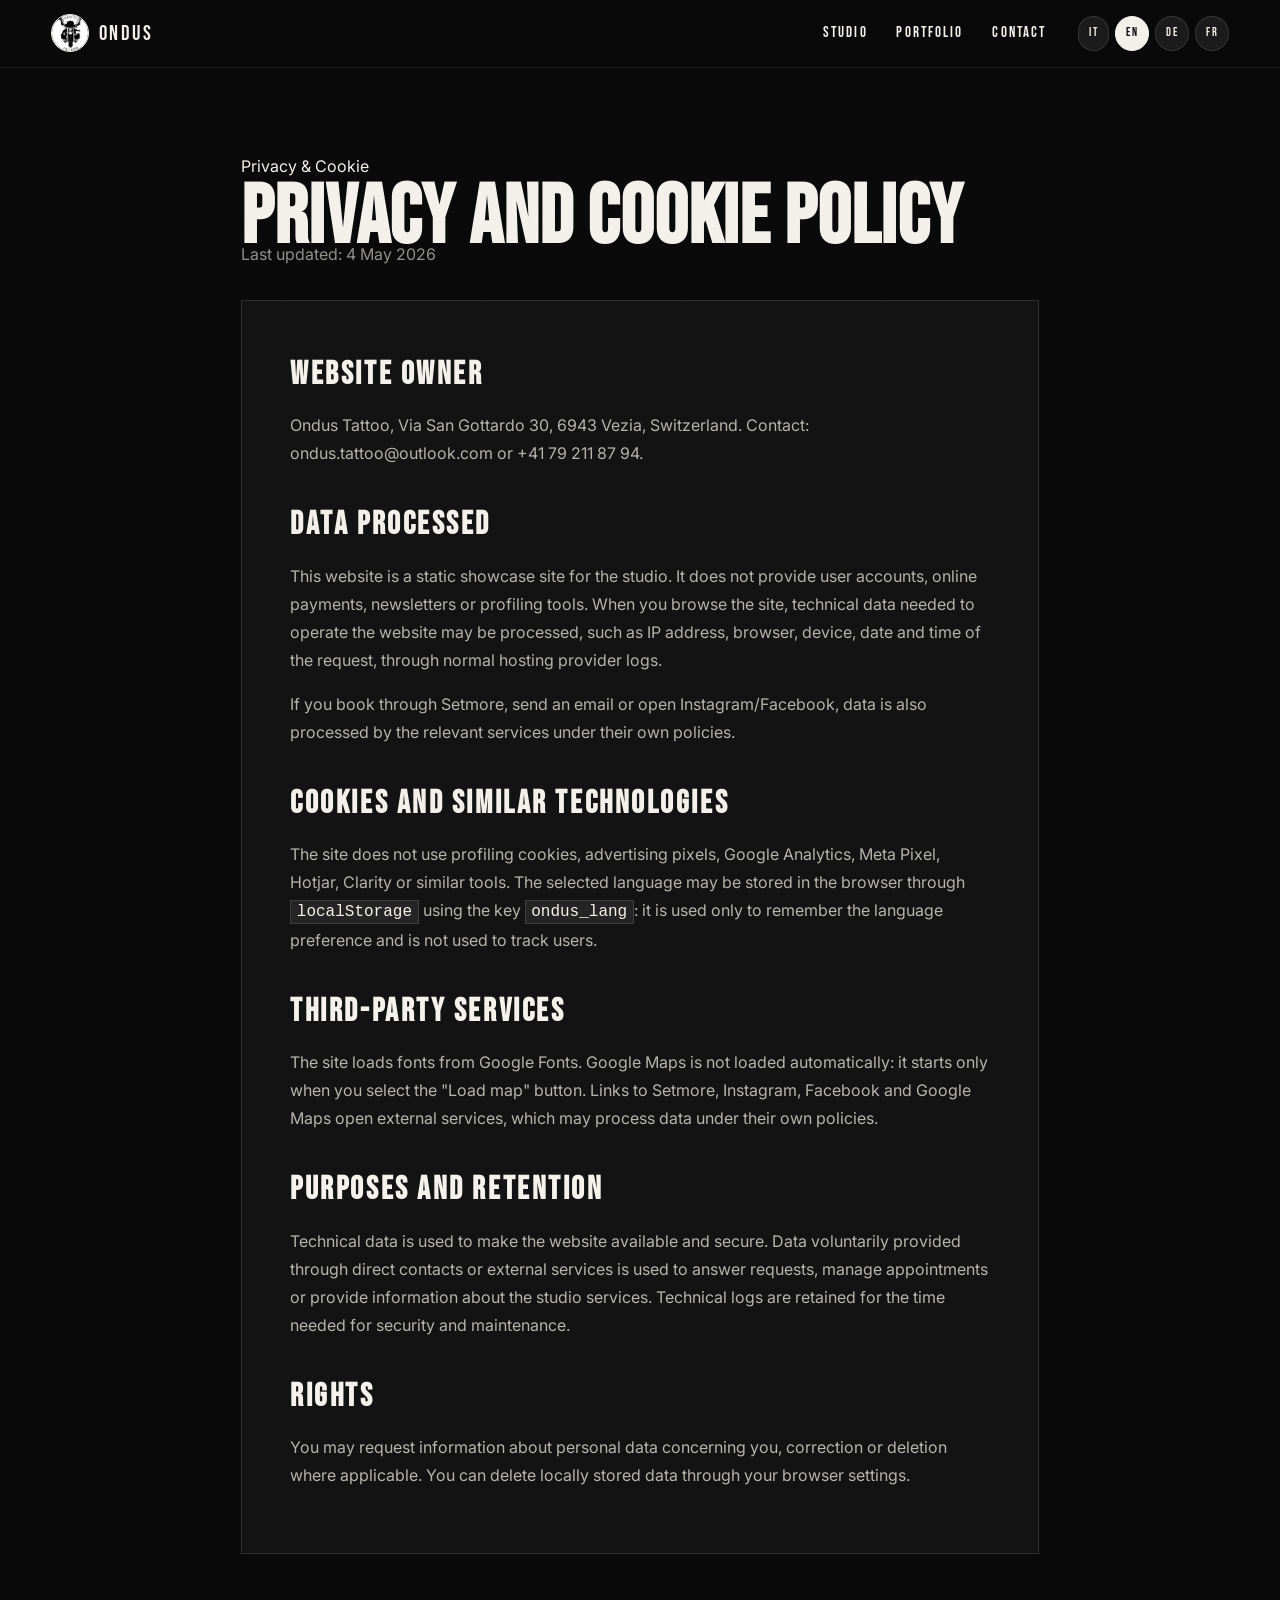
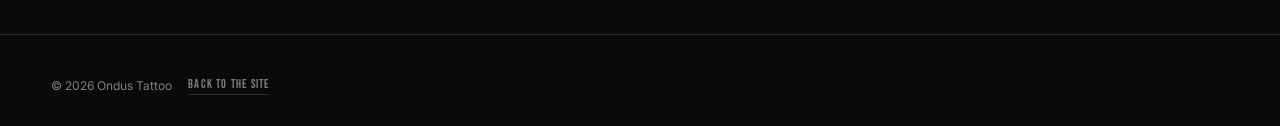
==== commit a8883461: "Localize privacy policy" ====
--- a/privacy.html
+++ b/privacy.html
@@ -29,67 +29,25 @@
         <ul>
           <li><a href="index.html#studio">Studio</a></li>
           <li><a href="index.html#portfolio">Portfolio</a></li>
-          <li><a href="index.html#contact">Contatti</a></li>
+          <li><a href="index.html#contact" data-privacy-field="navContact">Contatti</a></li>
         </ul>
       </nav>
+      <div class="legal-lang" data-privacy-lang>
+        <button type="button" data-lang="it">IT</button>
+        <button type="button" data-lang="en">EN</button>
+        <button type="button" data-lang="de">DE</button>
+        <button type="button" data-lang="fr">FR</button>
+      </div>
     </div>
   </header>
 
   <main class="legal-page">
     <section class="container legal-wrap">
-      <p class="section__kicker">Privacy &amp; Cookie</p>
-      <h1 class="section__title">Informativa privacy e cookie</h1>
-      <p class="legal-updated">Ultimo aggiornamento: 4 maggio 2026</p>
+      <p class="section__kicker" data-privacy-field="kicker">Privacy &amp; Cookie</p>
+      <h1 class="section__title" data-privacy-field="title">Informativa privacy e cookie</h1>
+      <p class="legal-updated" data-privacy-field="updated">Ultimo aggiornamento: 4 maggio 2026</p>
 
-      <article class="legal-card">
-        <h2>Titolare del sito</h2>
-        <p>
-          Ondus Tattoo, Via San Gottardo 30, 6943 Vezia, Svizzera.
-          Per contatti: <a href="mailto:ondus.tattoo@outlook.com">ondus.tattoo@outlook.com</a>
-          oppure <a href="tel:+41792118794">+41 79 211 87 94</a>.
-        </p>
-
-        <h2>Dati trattati</h2>
-        <p>
-          Il sito e' una vetrina statica dello studio. Non sono presenti account, pagamenti online,
-          newsletter o strumenti di profilazione. Durante la navigazione possono essere trattati dati
-          tecnici necessari al funzionamento del sito, come indirizzo IP, browser, dispositivo, data e ora
-          della richiesta, tramite i normali log del provider di hosting.
-        </p>
-        <p>
-          Se prenoti tramite Setmore, invii una mail o apri Instagram/Facebook, i dati vengono trattati
-          anche dai rispettivi servizi secondo le loro informative.
-        </p>
-
-        <h2>Cookie e tecnologie simili</h2>
-        <p>
-          Il sito non usa cookie di profilazione, pixel pubblicitari, Google Analytics, Meta Pixel, Hotjar,
-          Clarity o strumenti simili. La lingua scelta puo' essere salvata nel browser tramite
-          <code>localStorage</code> con la chiave <code>ondus_lang</code>: serve solo a ricordare la
-          preferenza linguistica e non viene usata per tracciare l'utente.
-        </p>
-
-        <h2>Servizi di terze parti</h2>
-        <p>
-          Il sito carica font da Google Fonts. La mappa di Google Maps non viene caricata automaticamente:
-          parte solo quando selezioni il pulsante "Carica mappa". I link a Setmore, Instagram, Facebook e
-          Google Maps aprono servizi esterni, che possono trattare dati secondo le rispettive policy.
-        </p>
-
-        <h2>Finalita' e conservazione</h2>
-        <p>
-          I dati tecnici sono usati per rendere disponibile e sicuro il sito. I dati forniti volontariamente
-          tramite contatti diretti o servizi esterni sono usati per rispondere alle richieste, gestire
-          appuntamenti o fornire informazioni sui servizi dello studio. I log tecnici sono conservati per il
-          tempo necessario a sicurezza e manutenzione.
-        </p>
-
-        <h2>Diritti</h2>
-        <p>
-          Puoi chiedere informazioni sui dati che ti riguardano, la rettifica o la cancellazione quando
-          applicabile. Puoi cancellare i dati salvati localmente tramite le impostazioni del browser.
-        </p>
-      </article>
+      <article class="legal-card" id="privacyContent"></article>
     </section>
   </main>
 
@@ -97,11 +55,111 @@
     <div class="footer__inner">
       <div class="footer__meta">
         <span>© <span id="year"></span> Ondus Tattoo</span>
-        <a href="index.html">Torna al sito</a>
+        <a href="index.html" data-privacy-field="backLink">Torna al sito</a>
       </div>
     </div>
   </footer>
 
+  <script>
+  (function () {
+    const STORAGE_KEY = 'ondus_lang';
+    const fallback = 'it';
+    const copy = {
+      it: {
+        title: 'Informativa privacy e cookie',
+        updated: 'Ultimo aggiornamento: 4 maggio 2026',
+        navContact: 'Contatti',
+        backLink: 'Torna al sito',
+        meta: 'Privacy e cookie policy del sito Ondus Tattoo, studio tattoo e piercing a Vezia/Lugano.',
+        sections: [
+          ['Titolare del sito', ['Ondus Tattoo, Via San Gottardo 30, 6943 Vezia, Svizzera. Per contatti: <a href="mailto:ondus.tattoo@outlook.com">ondus.tattoo@outlook.com</a> oppure <a href="tel:+41792118794">+41 79 211 87 94</a>.']],
+          ['Dati trattati', ['Il sito e&apos; una vetrina statica dello studio. Non sono presenti account, pagamenti online, newsletter o strumenti di profilazione. Durante la navigazione possono essere trattati dati tecnici necessari al funzionamento del sito, come indirizzo IP, browser, dispositivo, data e ora della richiesta, tramite i normali log del provider di hosting.', 'Se prenoti tramite Setmore, invii una mail o apri Instagram/Facebook, i dati vengono trattati anche dai rispettivi servizi secondo le loro informative.']],
+          ['Cookie e tecnologie simili', ['Il sito non usa cookie di profilazione, pixel pubblicitari, Google Analytics, Meta Pixel, Hotjar, Clarity o strumenti simili. La lingua scelta puo&apos; essere salvata nel browser tramite <code>localStorage</code> con la chiave <code>ondus_lang</code>: serve solo a ricordare la preferenza linguistica e non viene usata per tracciare l&apos;utente.']],
+          ['Servizi di terze parti', ['Il sito carica font da Google Fonts. La mappa di Google Maps non viene caricata automaticamente: parte solo quando selezioni il pulsante "Carica mappa". I link a Setmore, Instagram, Facebook e Google Maps aprono servizi esterni, che possono trattare dati secondo le rispettive policy.']],
+          ['Finalita&apos; e conservazione', ['I dati tecnici sono usati per rendere disponibile e sicuro il sito. I dati forniti volontariamente tramite contatti diretti o servizi esterni sono usati per rispondere alle richieste, gestire appuntamenti o fornire informazioni sui servizi dello studio. I log tecnici sono conservati per il tempo necessario a sicurezza e manutenzione.']],
+          ['Diritti', ['Puoi chiedere informazioni sui dati che ti riguardano, la rettifica o la cancellazione quando applicabile. Puoi cancellare i dati salvati localmente tramite le impostazioni del browser.']]
+        ]
+      },
+      en: {
+        title: 'Privacy and cookie policy',
+        updated: 'Last updated: 4 May 2026',
+        navContact: 'Contact',
+        backLink: 'Back to the site',
+        meta: 'Privacy and cookie policy for Ondus Tattoo, tattoo and piercing studio in Vezia/Lugano.',
+        sections: [
+          ['Website owner', ['Ondus Tattoo, Via San Gottardo 30, 6943 Vezia, Switzerland. Contact: <a href="mailto:ondus.tattoo@outlook.com">ondus.tattoo@outlook.com</a> or <a href="tel:+41792118794">+41 79 211 87 94</a>.']],
+          ['Data processed', ['This website is a static showcase site for the studio. It does not provide user accounts, online payments, newsletters or profiling tools. When you browse the site, technical data needed to operate the website may be processed, such as IP address, browser, device, date and time of the request, through normal hosting provider logs.', 'If you book through Setmore, send an email or open Instagram/Facebook, data is also processed by the relevant services under their own policies.']],
+          ['Cookies and similar technologies', ['The site does not use profiling cookies, advertising pixels, Google Analytics, Meta Pixel, Hotjar, Clarity or similar tools. The selected language may be stored in the browser through <code>localStorage</code> using the key <code>ondus_lang</code>: it is used only to remember the language preference and is not used to track users.']],
+          ['Third-party services', ['The site loads fonts from Google Fonts. Google Maps is not loaded automatically: it starts only when you select the "Load map" button. Links to Setmore, Instagram, Facebook and Google Maps open external services, which may process data under their own policies.']],
+          ['Purposes and retention', ['Technical data is used to make the website available and secure. Data voluntarily provided through direct contacts or external services is used to answer requests, manage appointments or provide information about the studio services. Technical logs are retained for the time needed for security and maintenance.']],
+          ['Rights', ['You may request information about personal data concerning you, correction or deletion where applicable. You can delete locally stored data through your browser settings.']]
+        ]
+      },
+      de: {
+        title: 'Datenschutz- und Cookie-Richtlinie',
+        updated: 'Letzte Aktualisierung: 4. Mai 2026',
+        navContact: 'Kontakt',
+        backLink: 'Zurueck zur Website',
+        meta: 'Datenschutz- und Cookie-Richtlinie fuer Ondus Tattoo, Tattoo- und Piercingstudio in Vezia/Lugano.',
+        sections: [
+          ['Betreiber der Website', ['Ondus Tattoo, Via San Gottardo 30, 6943 Vezia, Schweiz. Kontakt: <a href="mailto:ondus.tattoo@outlook.com">ondus.tattoo@outlook.com</a> oder <a href="tel:+41792118794">+41 79 211 87 94</a>.']],
+          ['Verarbeitete Daten', ['Diese Website ist eine statische Praesenzseite des Studios. Es gibt keine Benutzerkonten, Online-Zahlungen, Newsletter oder Profiling-Tools. Beim Besuch der Website koennen technische Daten verarbeitet werden, die fuer den Betrieb erforderlich sind, z. B. IP-Adresse, Browser, Geraet, Datum und Uhrzeit der Anfrage, ueber die normalen Protokolle des Hosting-Anbieters.', 'Wenn du ueber Setmore buchst, eine E-Mail sendest oder Instagram/Facebook oeffnest, werden Daten auch von den jeweiligen Diensten nach deren eigenen Richtlinien verarbeitet.']],
+          ['Cookies und aehnliche Technologien', ['Die Website verwendet keine Profiling-Cookies, Werbepixel, Google Analytics, Meta Pixel, Hotjar, Clarity oder aehnliche Tools. Die gewaehlte Sprache kann im Browser ueber <code>localStorage</code> mit dem Schluessel <code>ondus_lang</code> gespeichert werden: Sie dient nur dazu, die Sprachpraeferenz zu merken, und wird nicht zur Nachverfolgung verwendet.']],
+          ['Dienste von Dritten', ['Die Website laedt Schriftarten von Google Fonts. Google Maps wird nicht automatisch geladen: Die Karte startet erst, wenn du die Schaltflaeche "Karte laden" auswaehlst. Links zu Setmore, Instagram, Facebook und Google Maps oeffnen externe Dienste, die Daten nach ihren eigenen Richtlinien verarbeiten koennen.']],
+          ['Zwecke und Aufbewahrung', ['Technische Daten werden verwendet, um die Website verfuegbar und sicher bereitzustellen. Daten, die freiwillig ueber direkte Kontakte oder externe Dienste angegeben werden, werden verwendet, um Anfragen zu beantworten, Termine zu verwalten oder Informationen zu den Leistungen des Studios bereitzustellen. Technische Protokolle werden so lange aufbewahrt, wie es fuer Sicherheit und Wartung erforderlich ist.']],
+          ['Rechte', ['Du kannst Auskunft ueber dich betreffende personenbezogene Daten sowie Berichtigung oder Loeschung verlangen, soweit dies anwendbar ist. Lokal gespeicherte Daten kannst du ueber die Browsereinstellungen loeschen.']]
+        ]
+      },
+      fr: {
+        title: 'Politique de confidentialite et cookies',
+        updated: 'Derniere mise a jour : 4 mai 2026',
+        navContact: 'Contact',
+        backLink: 'Retour au site',
+        meta: 'Politique de confidentialite et cookies du site Ondus Tattoo, studio tattoo et piercing a Vezia/Lugano.',
+        sections: [
+          ['Responsable du site', ['Ondus Tattoo, Via San Gottardo 30, 6943 Vezia, Suisse. Contact : <a href="mailto:ondus.tattoo@outlook.com">ondus.tattoo@outlook.com</a> ou <a href="tel:+41792118794">+41 79 211 87 94</a>.']],
+          ['Donnees traitees', ['Ce site est un site vitrine statique du studio. Il ne propose pas de comptes utilisateurs, paiements en ligne, newsletter ou outils de profilage. Lors de la navigation, des donnees techniques necessaires au fonctionnement du site peuvent etre traitees, comme l&apos;adresse IP, le navigateur, l&apos;appareil, la date et l&apos;heure de la requete, via les journaux habituels du fournisseur d&apos;hebergement.', 'Si vous reservez via Setmore, envoyez un e-mail ou ouvrez Instagram/Facebook, les donnees sont egalement traitees par les services concernes selon leurs propres politiques.']],
+          ['Cookies et technologies similaires', ['Le site n&apos;utilise pas de cookies de profilage, pixels publicitaires, Google Analytics, Meta Pixel, Hotjar, Clarity ou outils similaires. La langue choisie peut etre enregistree dans le navigateur via <code>localStorage</code> avec la cle <code>ondus_lang</code> : elle sert uniquement a memoriser la preference linguistique et n&apos;est pas utilisee pour suivre l&apos;utilisateur.']],
+          ['Services tiers', ['Le site charge des polices depuis Google Fonts. Google Maps n&apos;est pas charge automatiquement : la carte demarre uniquement lorsque vous selectionnez le bouton "Charger la carte". Les liens vers Setmore, Instagram, Facebook et Google Maps ouvrent des services externes, qui peuvent traiter des donnees selon leurs propres politiques.']],
+          ['Finalites et conservation', ['Les donnees techniques sont utilisees pour rendre le site disponible et securise. Les donnees fournies volontairement via des contacts directs ou des services externes sont utilisees pour repondre aux demandes, gerer des rendez-vous ou fournir des informations sur les services du studio. Les journaux techniques sont conserves pendant la duree necessaire a la securite et a la maintenance.']],
+          ['Droits', ['Vous pouvez demander des informations sur les donnees personnelles vous concernant, leur rectification ou leur suppression lorsque cela est applicable. Vous pouvez supprimer les donnees stockees localement via les parametres de votre navigateur.']]
+        ]
+      }
+    };
+
+    function render(lang) {
+      const data = copy[lang] || copy[fallback];
+      document.documentElement.lang = lang;
+      const meta = document.querySelector('meta[name="description"]');
+      if (meta) meta.setAttribute('content', data.meta);
+      document.querySelector('[data-privacy-field="title"]').textContent = data.title;
+      document.querySelector('[data-privacy-field="updated"]').textContent = data.updated;
+      document.querySelector('[data-privacy-field="navContact"]').textContent = data.navContact;
+      document.querySelector('[data-privacy-field="backLink"]').textContent = data.backLink;
+      document.getElementById('privacyContent').innerHTML = data.sections.map(section => {
+        return '<h2>' + section[0] + '</h2>' + section[1].map(p => '<p>' + p + '</p>').join('');
+      }).join('');
+      document.querySelectorAll('[data-privacy-lang] button').forEach(button => {
+        button.classList.toggle('is-active', button.dataset.lang === lang);
+      });
+      try { localStorage.setItem(STORAGE_KEY, lang); } catch (e) {}
+    }
+
+    let initial = fallback;
+    try {
+      const stored = localStorage.getItem(STORAGE_KEY);
+      if (stored && copy[stored]) initial = stored;
+    } catch (e) {}
+    if (initial === fallback) {
+      const browser = (navigator.language || fallback).slice(0, 2).toLowerCase();
+      if (copy[browser]) initial = browser;
+    }
+    document.querySelectorAll('[data-privacy-lang] button').forEach(button => {
+      button.addEventListener('click', () => render(button.dataset.lang));
+    });
+    render(initial);
+  })();
+  </script>
   <script src="js/translations.js"></script>
   <script src="js/script.js"></script>
 </body>
--- a/css/style.css
+++ b/css/style.css
@@ -1155,6 +1155,26 @@
   display: flex;
   flex-direction: row;
   gap: 1.8rem;
+}
+.legal-lang {
+  display: inline-flex;
+  align-items: center;
+  gap: .4rem;
+}
+.legal-lang button {
+  border: 1px solid var(--line);
+  background: rgba(245,242,236,.08);
+  color: var(--white);
+  padding: .45rem .62rem;
+  border-radius: 999px;
+  font-family: var(--f-head);
+  letter-spacing: .12em;
+  font-size: .72rem;
+}
+.legal-lang button.is-active {
+  background: var(--white);
+  border-color: var(--white);
+  color: var(--black);
 }
 .legal-page {
   padding: clamp(7rem, 12vw, 10rem) 0 5rem;
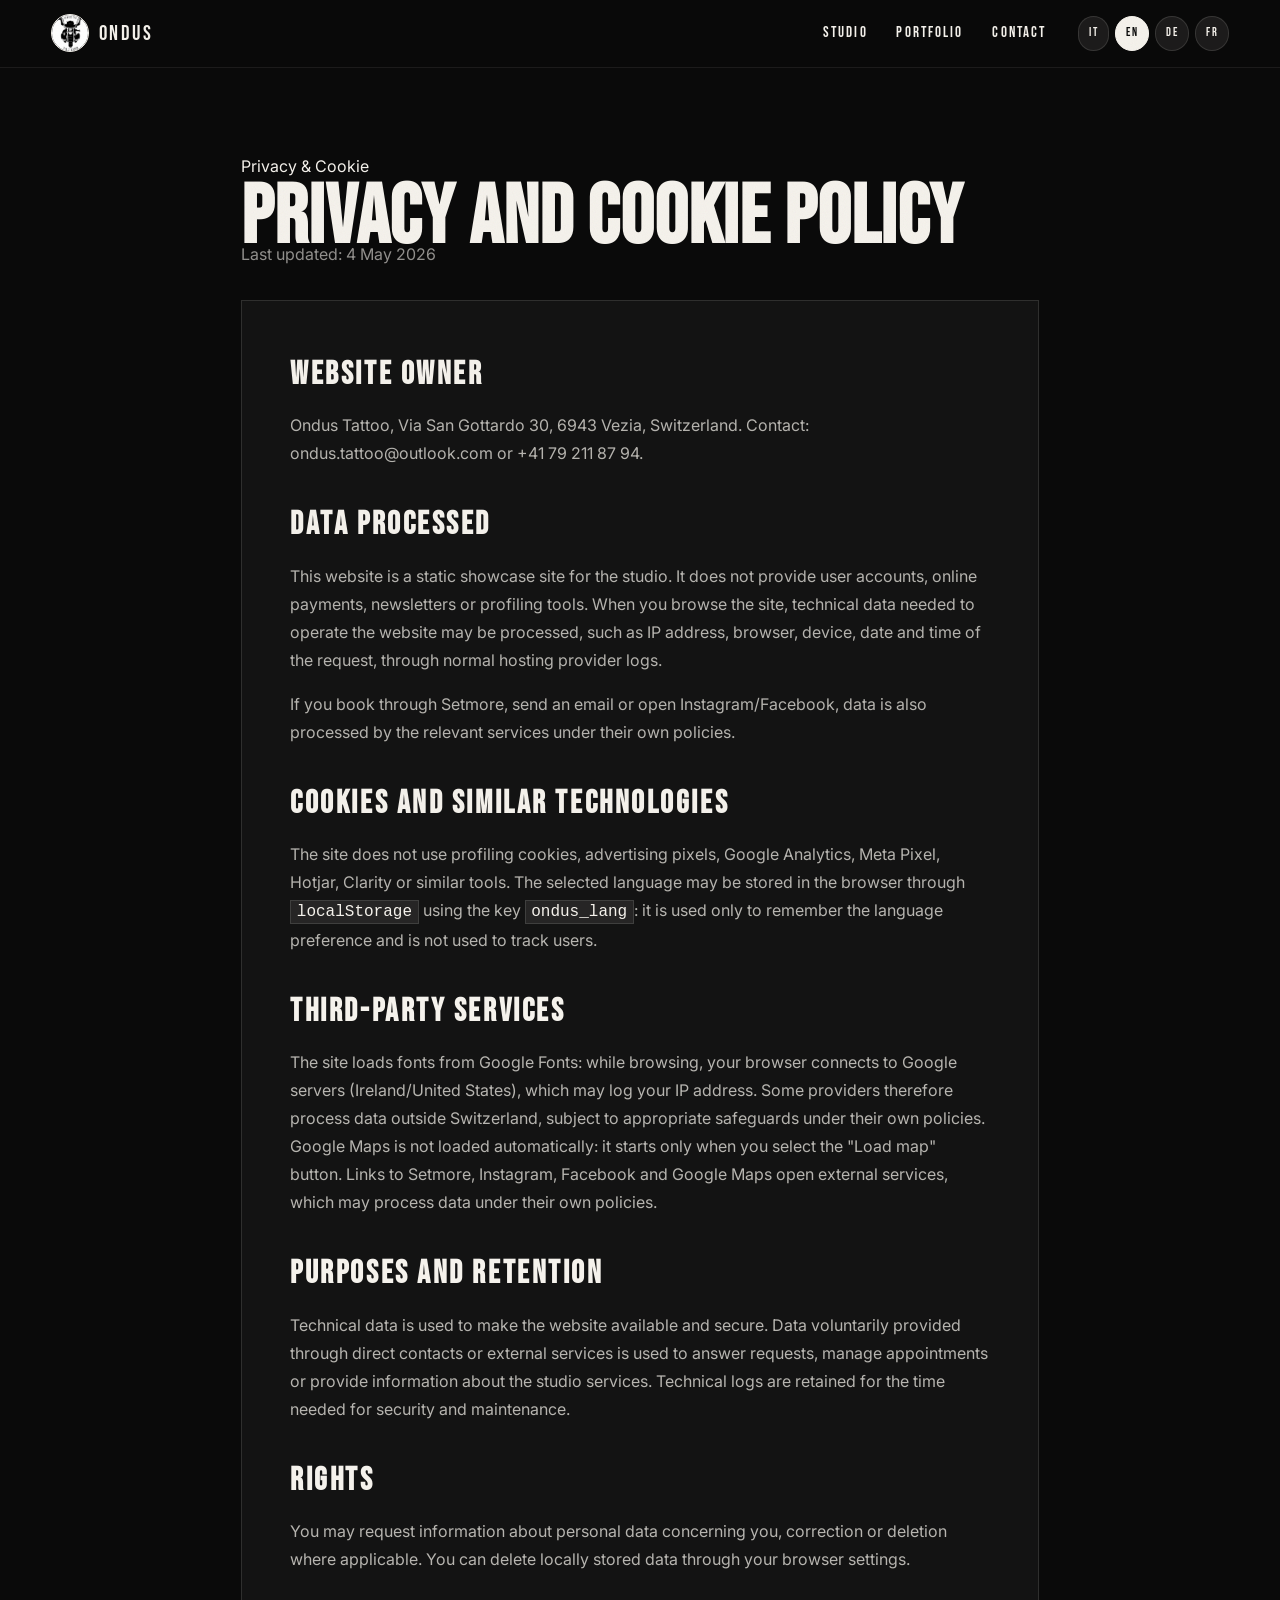
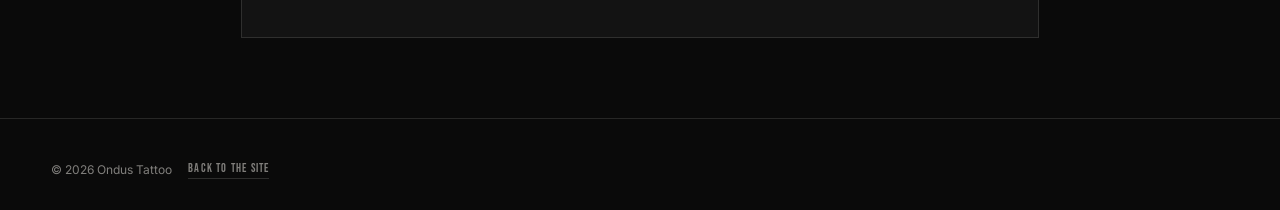
==== commit 6e942d84: "Clarify Google Fonts data transfer in privacy policy Discloses that browsing connects to Google serv" ====
--- a/privacy.html
+++ b/privacy.html
@@ -16,16 +16,16 @@
   <link href="https://fonts.googleapis.com/css2?family=Bebas+Neue&family=Cormorant+Garamond:ital,wght@0,400;0,600;0,700;1,400&family=Inter:wght@300;400;500;600&family=Metal+Mania&display=swap" rel="stylesheet" />
   <link rel="stylesheet" href="css/style.css" />
 </head>
-<body>
+<body class="legal-body">
   <div class="grain"></div>
 
-  <header class="nav" id="nav">
-    <div class="nav__inner">
+  <header class="nav legal-header" id="nav">
+    <div class="nav__inner legal-header__inner">
       <a href="index.html" class="nav__logo" aria-label="Ondus Tattoo">
         <img src="img/icon.jpg" alt="Ondus Tattoo logo" />
         <span>ONDUS</span>
       </a>
-      <nav class="nav__menu nav__menu--legal">
+      <nav class="nav__menu--legal">
         <ul>
           <li><a href="index.html#studio">Studio</a></li>
           <li><a href="index.html#portfolio">Portfolio</a></li>
@@ -75,7 +75,7 @@
           ['Titolare del sito', ['Ondus Tattoo, Via San Gottardo 30, 6943 Vezia, Svizzera. Per contatti: <a href="mailto:ondus.tattoo@outlook.com">ondus.tattoo@outlook.com</a> oppure <a href="tel:+41792118794">+41 79 211 87 94</a>.']],
           ['Dati trattati', ['Il sito e&apos; una vetrina statica dello studio. Non sono presenti account, pagamenti online, newsletter o strumenti di profilazione. Durante la navigazione possono essere trattati dati tecnici necessari al funzionamento del sito, come indirizzo IP, browser, dispositivo, data e ora della richiesta, tramite i normali log del provider di hosting.', 'Se prenoti tramite Setmore, invii una mail o apri Instagram/Facebook, i dati vengono trattati anche dai rispettivi servizi secondo le loro informative.']],
           ['Cookie e tecnologie simili', ['Il sito non usa cookie di profilazione, pixel pubblicitari, Google Analytics, Meta Pixel, Hotjar, Clarity o strumenti simili. La lingua scelta puo&apos; essere salvata nel browser tramite <code>localStorage</code> con la chiave <code>ondus_lang</code>: serve solo a ricordare la preferenza linguistica e non viene usata per tracciare l&apos;utente.']],
-          ['Servizi di terze parti', ['Il sito carica font da Google Fonts. La mappa di Google Maps non viene caricata automaticamente: parte solo quando selezioni il pulsante "Carica mappa". I link a Setmore, Instagram, Facebook e Google Maps aprono servizi esterni, che possono trattare dati secondo le rispettive policy.']],
+          ['Servizi di terze parti', ['Il sito carica font da Google Fonts: durante la navigazione il browser si collega ai server di Google (Irlanda/Stati Uniti), che puo&apos; registrare il tuo indirizzo IP. Alcuni fornitori trattano quindi dati al di fuori della Svizzera, sulla base di garanzie adeguate previste dalle rispettive policy. La mappa di Google Maps non viene caricata automaticamente: parte solo quando selezioni il pulsante "Carica mappa". I link a Setmore, Instagram, Facebook e Google Maps aprono servizi esterni, che possono trattare dati secondo le rispettive policy.']],
           ['Finalita&apos; e conservazione', ['I dati tecnici sono usati per rendere disponibile e sicuro il sito. I dati forniti volontariamente tramite contatti diretti o servizi esterni sono usati per rispondere alle richieste, gestire appuntamenti o fornire informazioni sui servizi dello studio. I log tecnici sono conservati per il tempo necessario a sicurezza e manutenzione.']],
           ['Diritti', ['Puoi chiedere informazioni sui dati che ti riguardano, la rettifica o la cancellazione quando applicabile. Puoi cancellare i dati salvati localmente tramite le impostazioni del browser.']]
         ]
@@ -90,7 +90,7 @@
           ['Website owner', ['Ondus Tattoo, Via San Gottardo 30, 6943 Vezia, Switzerland. Contact: <a href="mailto:ondus.tattoo@outlook.com">ondus.tattoo@outlook.com</a> or <a href="tel:+41792118794">+41 79 211 87 94</a>.']],
           ['Data processed', ['This website is a static showcase site for the studio. It does not provide user accounts, online payments, newsletters or profiling tools. When you browse the site, technical data needed to operate the website may be processed, such as IP address, browser, device, date and time of the request, through normal hosting provider logs.', 'If you book through Setmore, send an email or open Instagram/Facebook, data is also processed by the relevant services under their own policies.']],
           ['Cookies and similar technologies', ['The site does not use profiling cookies, advertising pixels, Google Analytics, Meta Pixel, Hotjar, Clarity or similar tools. The selected language may be stored in the browser through <code>localStorage</code> using the key <code>ondus_lang</code>: it is used only to remember the language preference and is not used to track users.']],
-          ['Third-party services', ['The site loads fonts from Google Fonts. Google Maps is not loaded automatically: it starts only when you select the "Load map" button. Links to Setmore, Instagram, Facebook and Google Maps open external services, which may process data under their own policies.']],
+          ['Third-party services', ['The site loads fonts from Google Fonts: while browsing, your browser connects to Google servers (Ireland/United States), which may log your IP address. Some providers therefore process data outside Switzerland, subject to appropriate safeguards under their own policies. Google Maps is not loaded automatically: it starts only when you select the "Load map" button. Links to Setmore, Instagram, Facebook and Google Maps open external services, which may process data under their own policies.']],
           ['Purposes and retention', ['Technical data is used to make the website available and secure. Data voluntarily provided through direct contacts or external services is used to answer requests, manage appointments or provide information about the studio services. Technical logs are retained for the time needed for security and maintenance.']],
           ['Rights', ['You may request information about personal data concerning you, correction or deletion where applicable. You can delete locally stored data through your browser settings.']]
         ]
@@ -105,7 +105,7 @@
           ['Betreiber der Website', ['Ondus Tattoo, Via San Gottardo 30, 6943 Vezia, Schweiz. Kontakt: <a href="mailto:ondus.tattoo@outlook.com">ondus.tattoo@outlook.com</a> oder <a href="tel:+41792118794">+41 79 211 87 94</a>.']],
           ['Verarbeitete Daten', ['Diese Website ist eine statische Praesenzseite des Studios. Es gibt keine Benutzerkonten, Online-Zahlungen, Newsletter oder Profiling-Tools. Beim Besuch der Website koennen technische Daten verarbeitet werden, die fuer den Betrieb erforderlich sind, z. B. IP-Adresse, Browser, Geraet, Datum und Uhrzeit der Anfrage, ueber die normalen Protokolle des Hosting-Anbieters.', 'Wenn du ueber Setmore buchst, eine E-Mail sendest oder Instagram/Facebook oeffnest, werden Daten auch von den jeweiligen Diensten nach deren eigenen Richtlinien verarbeitet.']],
           ['Cookies und aehnliche Technologien', ['Die Website verwendet keine Profiling-Cookies, Werbepixel, Google Analytics, Meta Pixel, Hotjar, Clarity oder aehnliche Tools. Die gewaehlte Sprache kann im Browser ueber <code>localStorage</code> mit dem Schluessel <code>ondus_lang</code> gespeichert werden: Sie dient nur dazu, die Sprachpraeferenz zu merken, und wird nicht zur Nachverfolgung verwendet.']],
-          ['Dienste von Dritten', ['Die Website laedt Schriftarten von Google Fonts. Google Maps wird nicht automatisch geladen: Die Karte startet erst, wenn du die Schaltflaeche "Karte laden" auswaehlst. Links zu Setmore, Instagram, Facebook und Google Maps oeffnen externe Dienste, die Daten nach ihren eigenen Richtlinien verarbeiten koennen.']],
+          ['Dienste von Dritten', ['Die Website laedt Schriftarten von Google Fonts: Beim Besuch verbindet sich der Browser mit den Servern von Google (Irland/USA), die deine IP-Adresse protokollieren koennen. Einige Anbieter verarbeiten Daten daher ausserhalb der Schweiz, auf Grundlage angemessener Garantien gemaess ihren eigenen Richtlinien. Google Maps wird nicht automatisch geladen: Die Karte startet erst, wenn du die Schaltflaeche "Karte laden" auswaehlst. Links zu Setmore, Instagram, Facebook und Google Maps oeffnen externe Dienste, die Daten nach ihren eigenen Richtlinien verarbeiten koennen.']],
           ['Zwecke und Aufbewahrung', ['Technische Daten werden verwendet, um die Website verfuegbar und sicher bereitzustellen. Daten, die freiwillig ueber direkte Kontakte oder externe Dienste angegeben werden, werden verwendet, um Anfragen zu beantworten, Termine zu verwalten oder Informationen zu den Leistungen des Studios bereitzustellen. Technische Protokolle werden so lange aufbewahrt, wie es fuer Sicherheit und Wartung erforderlich ist.']],
           ['Rechte', ['Du kannst Auskunft ueber dich betreffende personenbezogene Daten sowie Berichtigung oder Loeschung verlangen, soweit dies anwendbar ist. Lokal gespeicherte Daten kannst du ueber die Browsereinstellungen loeschen.']]
         ]
@@ -120,7 +120,7 @@
           ['Responsable du site', ['Ondus Tattoo, Via San Gottardo 30, 6943 Vezia, Suisse. Contact : <a href="mailto:ondus.tattoo@outlook.com">ondus.tattoo@outlook.com</a> ou <a href="tel:+41792118794">+41 79 211 87 94</a>.']],
           ['Donnees traitees', ['Ce site est un site vitrine statique du studio. Il ne propose pas de comptes utilisateurs, paiements en ligne, newsletter ou outils de profilage. Lors de la navigation, des donnees techniques necessaires au fonctionnement du site peuvent etre traitees, comme l&apos;adresse IP, le navigateur, l&apos;appareil, la date et l&apos;heure de la requete, via les journaux habituels du fournisseur d&apos;hebergement.', 'Si vous reservez via Setmore, envoyez un e-mail ou ouvrez Instagram/Facebook, les donnees sont egalement traitees par les services concernes selon leurs propres politiques.']],
           ['Cookies et technologies similaires', ['Le site n&apos;utilise pas de cookies de profilage, pixels publicitaires, Google Analytics, Meta Pixel, Hotjar, Clarity ou outils similaires. La langue choisie peut etre enregistree dans le navigateur via <code>localStorage</code> avec la cle <code>ondus_lang</code> : elle sert uniquement a memoriser la preference linguistique et n&apos;est pas utilisee pour suivre l&apos;utilisateur.']],
-          ['Services tiers', ['Le site charge des polices depuis Google Fonts. Google Maps n&apos;est pas charge automatiquement : la carte demarre uniquement lorsque vous selectionnez le bouton "Charger la carte". Les liens vers Setmore, Instagram, Facebook et Google Maps ouvrent des services externes, qui peuvent traiter des donnees selon leurs propres politiques.']],
+          ['Services tiers', ['Le site charge des polices depuis Google Fonts : lors de la navigation, le navigateur se connecte aux serveurs de Google (Irlande/Etats-Unis), qui peut enregistrer votre adresse IP. Certains prestataires traitent donc des donnees en dehors de la Suisse, sur la base de garanties appropriees prevues par leurs propres politiques. Google Maps n&apos;est pas charge automatiquement : la carte demarre uniquement lorsque vous selectionnez le bouton "Charger la carte". Les liens vers Setmore, Instagram, Facebook et Google Maps ouvrent des services externes, qui peuvent traiter des donnees selon leurs propres politiques.']],
           ['Finalites et conservation', ['Les donnees techniques sont utilisees pour rendre le site disponible et securise. Les donnees fournies volontairement via des contacts directs ou des services externes sont utilisees pour repondre aux demandes, gerer des rendez-vous ou fournir des informations sur les services du studio. Les journaux techniques sont conserves pendant la duree necessaire a la securite et a la maintenance.']],
           ['Droits', ['Vous pouvez demander des informations sur les donnees personnelles vous concernant, leur rectification ou leur suppression lorsque cela est applicable. Vous pouvez supprimer les donnees stockees localement via les parametres de votre navigateur.']]
         ]
--- a/css/style.css
+++ b/css/style.css
@@ -549,6 +549,95 @@
 }
 
 /* ==============================
+   PRICING / LISTINO
+   ============================== */
+.pricing { background: var(--bone); }
+.pricing__grid {
+  display: grid;
+  grid-template-columns: 1fr 1.35fr;
+  gap: clamp(1.5rem, 4vw, 3rem);
+  align-items: start;
+}
+.pricing__card {
+  background: var(--white);
+  border: 1px solid var(--line-dark);
+  padding: clamp(1.8rem, 3.5vw, 2.8rem);
+}
+.pricing__card-title {
+  font-family: var(--f-head);
+  font-size: clamp(1.7rem, 3vw, 2.3rem);
+  letter-spacing: .05em;
+  text-transform: uppercase;
+  margin-bottom: 1.4rem;
+  padding-bottom: 1rem;
+  border-bottom: 1px solid var(--line-dark);
+}
+.pricing__from {
+  display: flex;
+  align-items: baseline;
+  gap: .6rem;
+  flex-wrap: wrap;
+  margin-bottom: 1.2rem;
+}
+.pricing__from span {
+  font-size: .82rem;
+  letter-spacing: .18em;
+  text-transform: uppercase;
+  opacity: .55;
+}
+.pricing__from strong {
+  font-family: var(--f-head);
+  font-size: clamp(2.2rem, 4.5vw, 3.2rem);
+  letter-spacing: .02em;
+  line-height: 1;
+  color: var(--red);
+}
+.pricing__note {
+  font-size: .95rem;
+  line-height: 1.7;
+  color: #444;
+  margin-bottom: 1.8rem;
+}
+.pricing__cta {
+  display: inline-flex;
+  gap: .6rem;
+  background: var(--black);
+  color: var(--white);
+  border-color: var(--black);
+}
+.pricing__cta:hover { background: transparent; color: var(--black); }
+.pricing__cta svg { flex-shrink: 0; }
+.pricing__groups {
+  display: grid;
+  grid-template-columns: repeat(auto-fit, minmax(200px, 1fr));
+  gap: clamp(1.2rem, 2.5vw, 2rem);
+}
+.pricing__group-title {
+  font-family: var(--f-head);
+  letter-spacing: .22em;
+  font-size: .78rem;
+  text-transform: uppercase;
+  opacity: .55;
+  margin-bottom: .8rem;
+}
+.pricing__list li {
+  display: flex;
+  align-items: baseline;
+  justify-content: space-between;
+  gap: .5rem;
+  padding: .45rem 0;
+  border-bottom: 1px solid var(--line-dark);
+  font-size: .95rem;
+}
+.pricing__list li:last-child { border-bottom: 0; }
+.pricing__list li > span:last-child {
+  font-family: var(--f-head);
+  letter-spacing: .05em;
+  white-space: nowrap;
+  opacity: .85;
+}
+
+/* ==============================
    ARTISTS
    ============================== */
 .artists__grid {
@@ -1144,22 +1233,45 @@
    ============================== */
 .nav__menu--legal {
   position: static;
-  display: block;
+  display: flex;
+  align-items: center;
   width: auto;
   height: auto;
   background: transparent;
   transform: none;
   padding: 0;
+  margin-left: auto;
 }
 .nav__menu--legal ul {
   display: flex;
   flex-direction: row;
   gap: 1.8rem;
-}
+  font-family: var(--f-head);
+  letter-spacing: .14em;
+  font-size: .95rem;
+}
+.nav__menu--legal a {
+  position: relative;
+  padding: .3rem 0;
+  transition: opacity .3s;
+}
+.nav__menu--legal a:hover { opacity: .6; }
+.nav__menu--legal a::after {
+  content: "";
+  position: absolute;
+  bottom: 0;
+  left: 0;
+  width: 0;
+  height: 1px;
+  background: var(--white);
+  transition: width .3s var(--ease);
+}
+.nav__menu--legal a:hover::after { width: 100%; }
 .legal-lang {
   display: inline-flex;
   align-items: center;
   gap: .4rem;
+  flex-shrink: 0;
 }
 .legal-lang button {
   border: 1px solid var(--line);
@@ -1194,6 +1306,7 @@
   border: 1px solid var(--line);
   background: rgba(255,255,255,.035);
   padding: clamp(1.6rem, 5vw, 3rem);
+  overflow-wrap: anywhere;
 }
 .legal-card h2 {
   font-family: var(--f-head);
@@ -1212,6 +1325,7 @@
   background: rgba(245,242,236,.08);
   padding: .1rem .35rem;
   color: var(--white);
+  white-space: normal;
 }
 
 /* ==============================
@@ -1280,6 +1394,7 @@
 @media (max-width: 1024px) {
   .portfolio__grid { grid-template-columns: repeat(3, 1fr); grid-auto-rows: 220px; }
   .studio__grid { grid-template-columns: 1fr; }
+  .pricing__grid { grid-template-columns: 1fr; }
   .contact__grid { grid-template-columns: 1fr; }
   .contact__map { min-height: 380px; }
 }
@@ -1383,6 +1498,7 @@
   .footer__links { justify-content: center; }
 
   .booking__ctas .btn { width: 100%; max-width: 340px; }
+  .pricing__cta { width: 100%; }
 }
 
 @media (max-width: 480px) {
@@ -1392,6 +1508,93 @@
   }
   .marquee__track { font-size: .85rem; gap: 2rem; }
   .nav__logo span { display: none; }
+}
+
+@media (max-width: 768px) {
+  .legal-header .legal-header__inner {
+    flex-wrap: wrap;
+    gap: .75rem;
+    padding-top: calc(.75rem + env(safe-area-inset-top));
+    padding-bottom: .75rem;
+  }
+  .legal-header .nav__logo {
+    flex: 1 1 auto;
+    min-width: 0;
+    font-size: 1.05rem;
+  }
+  .legal-header .nav__logo img {
+    width: 34px;
+    height: 34px;
+    flex: 0 0 auto;
+  }
+  .legal-header .nav__logo span {
+    overflow: hidden;
+    text-overflow: ellipsis;
+    white-space: nowrap;
+  }
+  .legal-header .legal-lang {
+    margin-left: auto;
+    gap: .3rem;
+  }
+  .legal-header .legal-lang button {
+    padding: .36rem .5rem;
+    font-size: .66rem;
+  }
+  .legal-header .nav__menu--legal {
+    order: 3;
+    width: 100%;
+    justify-content: center;
+    margin-left: 0;
+  }
+  .legal-header .nav__menu--legal ul {
+    flex-wrap: wrap;
+    justify-content: center;
+    gap: .75rem 1rem;
+    font-size: .8rem;
+    text-align: center;
+  }
+  .legal-page {
+    padding-top: 9rem;
+  }
+}
+
+@media (max-width: 480px) {
+  .legal-header .legal-header__inner {
+    justify-content: center;
+    gap: .55rem;
+  }
+  .legal-header .nav__logo {
+    flex: 1 1 100%;
+    justify-content: center;
+  }
+  .legal-header .nav__logo span {
+    display: inline;
+  }
+  .legal-header .legal-lang {
+    width: 100%;
+    justify-content: center;
+    margin-left: 0;
+    order: 2;
+  }
+  .legal-header .nav__menu--legal {
+    order: 3;
+  }
+  .legal-page {
+    padding-top: 11.25rem;
+  }
+  .legal-wrap {
+    padding: 0 1rem;
+  }
+}
+
+@media (max-width: 360px) {
+  .legal-header .legal-lang button {
+    padding: .34rem .44rem;
+  }
+  .legal-header .nav__menu--legal ul {
+    gap: .6rem .75rem;
+    font-size: .74rem;
+  }
 }
 
 /* ==============================
